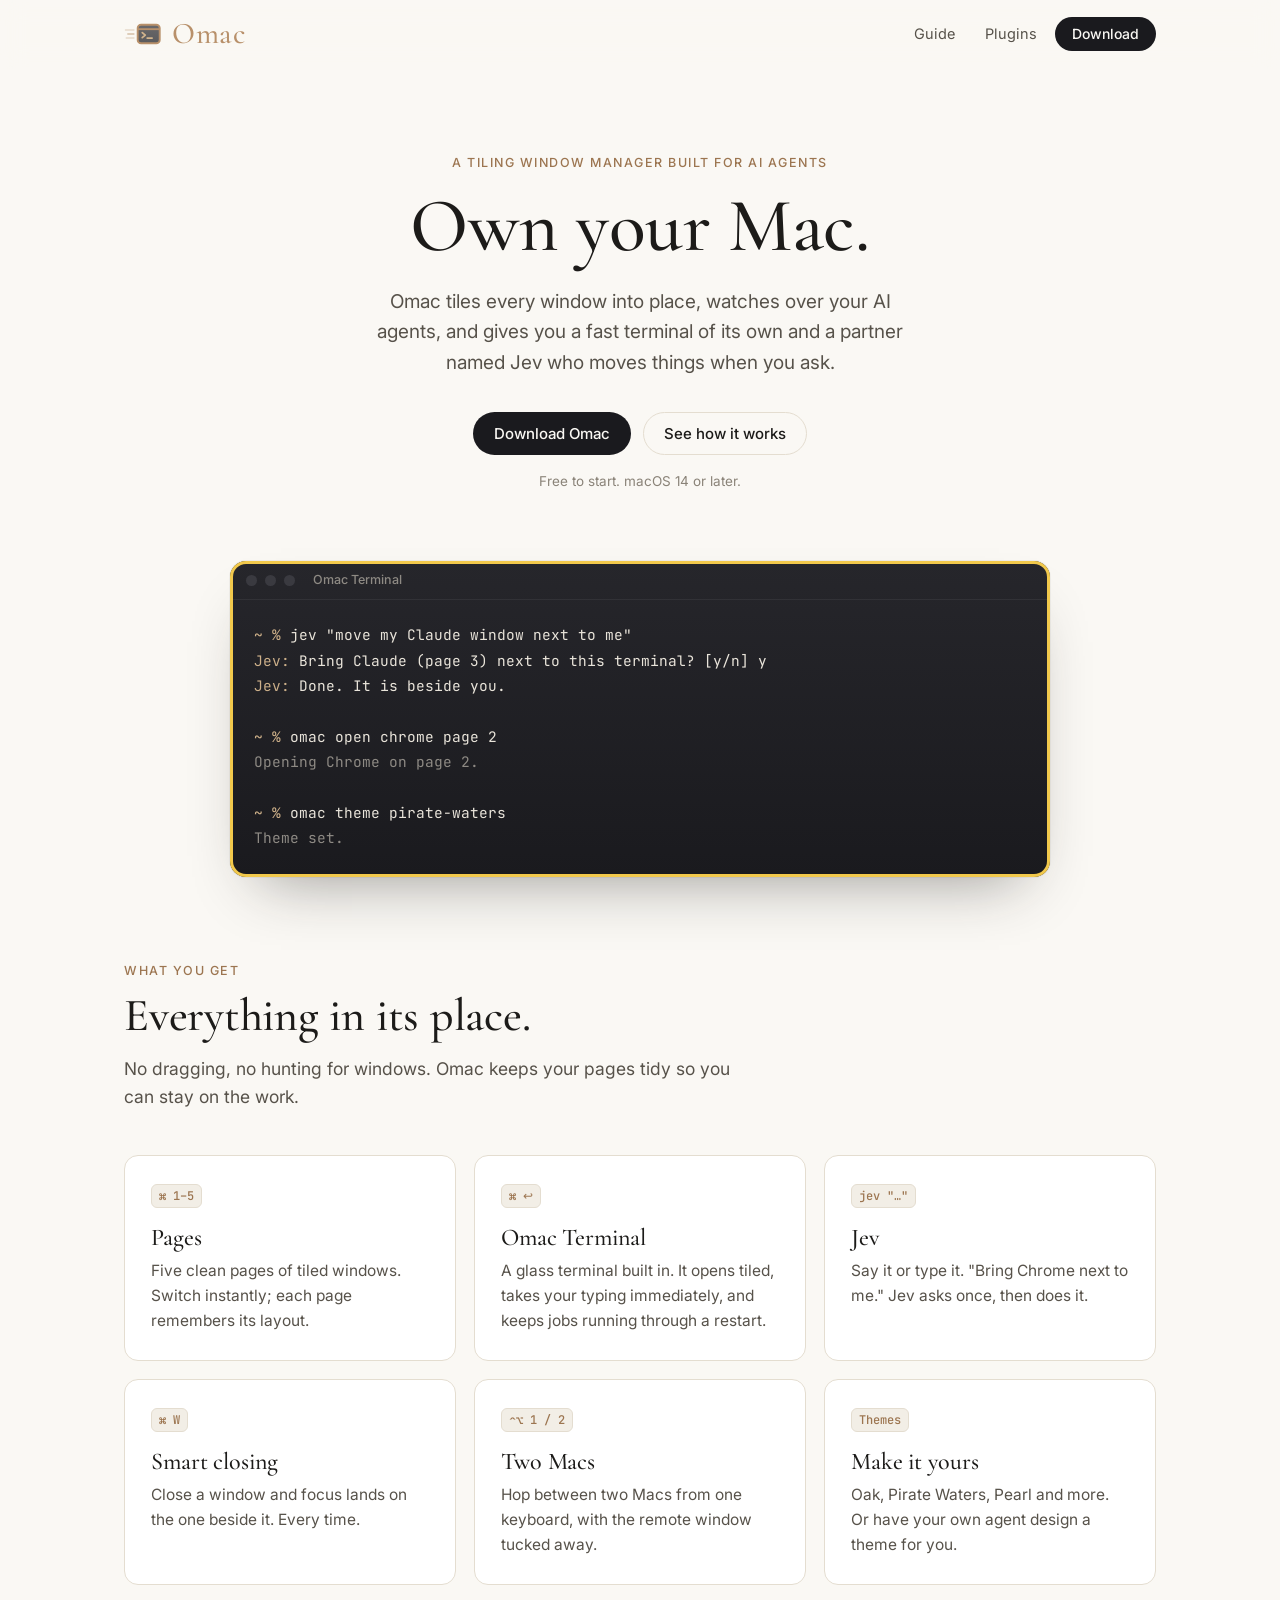
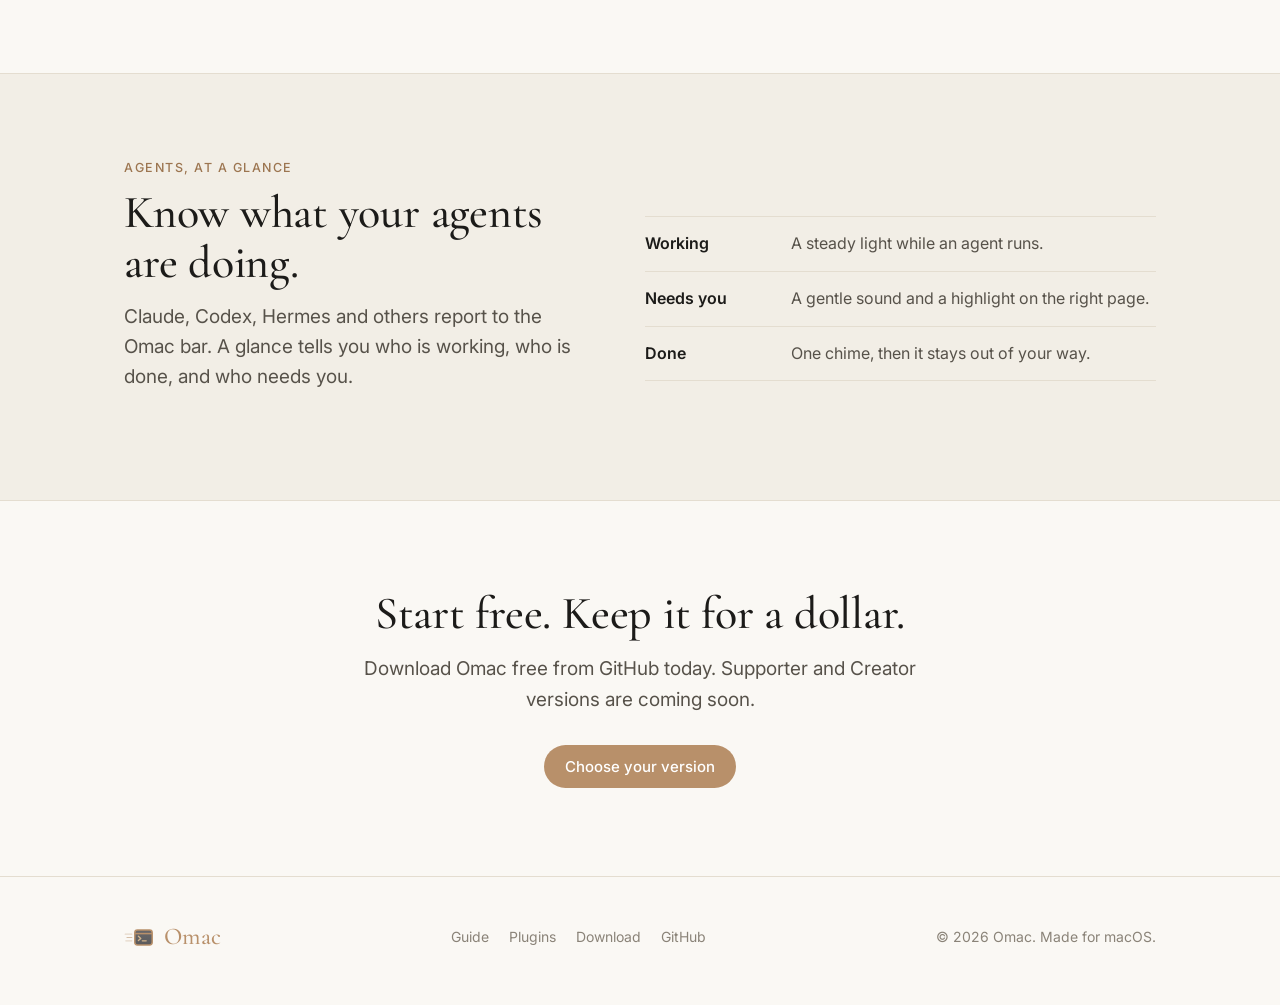
==== index.html @ 680269d8 "Positioning: built for AI agents Co-Authored-By: Claude Opus 5.5 <noreply@anthropic.com>" ====
<!doctype html><html lang="en"><head><meta charset="utf-8"><meta name="viewport" content="width=device-width,initial-scale=1">
<title>Omac — Own your Mac</title><meta name="description" content="Own your Mac. A tiling window manager built for AI agents, with its own terminal and a voice partner, Jev.">
<link rel="icon" href="assets/omac-mark-light.svg"><link rel="stylesheet" href="assets/site.css"></head><body>
<header class="top"><div class="wrap nav">
<a class="brand" href="index.html"><img src="assets/omac-mark-light.svg" alt=""><span>Omac</span></a>
<nav class="links"><a href="guide.html" >Guide</a><a href="plugins.html" >Plugins</a><a class="btn btn-dark" href="download.html">Download</a></nav>
</div></header>
<main>
<div class="wrap hero">
  <div class="eyebrow">A tiling window manager built for AI agents</div>
  <h1 style="margin-top:18px">Own your Mac.</h1>
  <p class="lead">Omac tiles every window into place, watches over your AI agents, and gives you a fast terminal of its own and a partner named Jev who moves things when you ask.</p>
  <div class="actions"><a class="btn btn-dark" href="download.html">Download Omac</a><a class="btn btn-line" href="guide.html">See how it works</a></div>
  <div class="note">Free to start. macOS 14 or later.</div>
</div>
<div class="wrap"><div class="showcase"><div class="term framed"><div class="bar"><span class="dot"></span><span class="dot"></span><span class="dot"></span><span class="title">Omac Terminal</span></div>
<pre><span class="p">~ %</span> jev "move my Claude window next to me"
<span class="j">Jev:</span> Bring Claude (page 3) next to this terminal? [y/n] y
<span class="j">Jev:</span> Done. It is beside you.

<span class="p">~ %</span> omac open chrome page 2
<span class="d">Opening Chrome on page 2.</span>

<span class="p">~ %</span> omac theme pirate-waters
<span class="d">Theme set.</span></pre></div></div></div>

<section><div class="wrap">
  <div class="head"><div class="eyebrow">What you get</div><h2 style="margin-top:14px">Everything in its place.</h2><p>No dragging, no hunting for windows. Omac keeps your pages tidy so you can stay on the work.</p></div>
  <div class="grid">
    <div class="card"><span class="k">⌘ 1–5</span><h3>Pages</h3><p>Five clean pages of tiled windows. Switch instantly; each page remembers its layout.</p></div>
    <div class="card"><span class="k">⌘ ↩</span><h3>Omac Terminal</h3><p>A glass terminal built in. It opens tiled, takes your typing immediately, and keeps jobs running through a restart.</p></div>
    <div class="card"><span class="k">jev "…"</span><h3>Jev</h3><p>Say it or type it. "Bring Chrome next to me." Jev asks once, then does it.</p></div>
    <div class="card"><span class="k">⌘ W</span><h3>Smart closing</h3><p>Close a window and focus lands on the one beside it. Every time.</p></div>
    <div class="card"><span class="k">⌃⌥ 1 / 2</span><h3>Two Macs</h3><p>Hop between two Macs from one keyboard, with the remote window tucked away.</p></div>
    <div class="card"><span class="k">Themes</span><h3>Make it yours</h3><p>Oak, Pirate Waters, Pearl and more. Or have your own agent design a theme for you.</p></div>
  </div>
</div></section>

<section class="alt"><div class="wrap split">
  <div><div class="eyebrow">Agents, at a glance</div><h2 style="margin-top:14px">Know what your agents are doing.</h2>
  <p class="lead" style="margin-top:14px">Claude, Codex, Hermes and others report to the Omac bar. A glance tells you who is working, who is done, and who needs you.</p></div>
  <ul class="list">
    <li><b>Working</b><span>A steady light while an agent runs.</span></li>
    <li><b>Needs you</b><span>A gentle sound and a highlight on the right page.</span></li>
    <li><b>Done</b><span>One chime, then it stays out of your way.</span></li>
  </ul>
</div></section>

<section><div class="wrap" style="text-align:center">
  <h2>Start free. Keep it for a dollar.</h2>
  <p class="lead" style="margin:16px auto 30px">Download Omac free from GitHub today. Supporter and Creator versions are coming soon.</p>
  <a class="btn btn-tan" href="download.html">Choose your version</a>
</div></section>
</main>
<footer><div class="wrap row"><a class="brand" href="index.html"><img src="assets/omac-mark-light.svg" alt=""><span>Omac</span></a><nav><a href="guide.html">Guide</a><a href="plugins.html">Plugins</a><a href="download.html">Download</a><a href="https://github.com/rickndanger-ctrl/omac">GitHub</a></nav><span>© 2026 Omac. Made for macOS.</span></div></footer><script src="assets/site.js"></script></body></html>
---- assets/site.css ----
@import url('https://fonts.googleapis.com/css2?family=Cormorant+Garamond:wght@500;600&family=Inter:wght@400;500;600&family=JetBrains+Mono:wght@400;500&display=swap');

:root {
  --paper: #FAF8F4;
  --paper-2: #F2EEE6;
  --line: #E4DDD0;
  --ink: #1C1B19;
  --ink-2: #57524A;
  --ink-3: #8A8378;
  --tan: #B8906A;
  --tan-2: #9C7550;
  --tan-soft: #D2B48C;
  --smoke: #1A1A1E;
  --smoke-2: #26262B;
  --radius: 14px;
  --serif: 'Cormorant Garamond', Georgia, serif;
  --sans: 'Inter', -apple-system, BlinkMacSystemFont, 'Helvetica Neue', sans-serif;
  --mono: 'JetBrains Mono', ui-monospace, Menlo, monospace;
}

* { box-sizing: border-box; }
html { -webkit-text-size-adjust: 100%; }
body {
  margin: 0; background: var(--paper); color: var(--ink);
  font: 400 16px/1.6 var(--sans); -webkit-font-smoothing: antialiased;
}
a { color: inherit; text-decoration: none; }
img { max-width: 100%; display: block; }

.wrap { max-width: 1080px; margin: 0 auto; padding: 0 24px; }

/* Header */
header.top { position: sticky; top: 0; z-index: 10; background: rgba(250,248,244,.86); backdrop-filter: saturate(1.4) blur(12px); -webkit-backdrop-filter: saturate(1.4) blur(12px); border-bottom: 1px solid transparent; }
header.top.scrolled { border-bottom-color: var(--line); }
.nav { display: flex; align-items: center; justify-content: space-between; height: 68px; }
.brand { display: flex; align-items: center; gap: 10px; }
.brand img { width: 38px; height: auto; }
.brand span { font: 500 30px/1 var(--serif); letter-spacing: .02em; color: var(--tan); }
.links { display: flex; gap: 6px; align-items: center; }
.links a { font-size: 14.5px; color: var(--ink-2); padding: 8px 12px; border-radius: 999px; transition: color .15s, background .15s; }
.links a:hover { color: var(--ink); background: var(--paper-2); }
.links a.current { color: var(--ink); }
.links a.btn { color: var(--paper); }

/* Buttons */
.btn { display: inline-flex; align-items: center; gap: 8px; font: 500 15px/1 var(--sans); padding: 13px 20px; border-radius: 999px; border: 1px solid transparent; transition: background .15s, border-color .15s, transform .15s; cursor: pointer; }
.btn:active { transform: translateY(1px); }
.btn-dark { background: var(--smoke); color: var(--paper) !important; }
.btn-dark:hover { background: #000; }
.btn-tan { background: var(--tan); color: #fff !important; }
.btn-tan:hover { background: var(--tan-2); }
.btn-line { border-color: var(--line); color: var(--ink) !important; background: transparent; }
.btn-line:hover { border-color: var(--ink-3); }
.links .btn { padding: 9px 16px; font-size: 14px; }

/* Type */
.eyebrow { font: 500 12.5px/1 var(--sans); letter-spacing: .12em; text-transform: uppercase; color: var(--tan-2); }
h1, h2, h3 { font-family: var(--serif); font-weight: 500; letter-spacing: -.005em; margin: 0; }
h1 { font-size: clamp(44px, 7vw, 76px); line-height: 1.02; }
h2 { font-size: clamp(32px, 4.4vw, 46px); line-height: 1.08; }
h3 { font-size: 26px; line-height: 1.15; }
p.lead { font-size: 19px; color: var(--ink-2); max-width: 560px; }
.muted { color: var(--ink-3); }

/* Hero */
.hero { padding: 88px 0 56px; text-align: center; }
.hero .lead { margin: 22px auto 34px; }
.hero .actions { display: flex; gap: 12px; justify-content: center; flex-wrap: wrap; }
.hero .note { margin-top: 16px; font-size: 13.5px; color: var(--ink-3); }

/* Terminal */
.term { background: linear-gradient(180deg, var(--smoke-2), var(--smoke)); border-radius: 16px; box-shadow: 0 30px 60px -30px rgba(28,27,25,.45), 0 0 0 1px rgba(0,0,0,.04); overflow: hidden; text-align: left; }
.term .bar { display: flex; align-items: center; gap: 8px; padding: 13px 16px; border-bottom: 1px solid rgba(255,255,255,.06); }
.term .dot { width: 11px; height: 11px; border-radius: 50%; background: #3A3A40; }
.term .title { margin-left: 10px; font: 500 12.5px/1 var(--sans); color: #8E8A84; }
.term pre { margin: 0; padding: 22px 24px 26px; font: 400 14.5px/1.75 var(--mono); color: #E9E4DA; white-space: pre-wrap; word-break: break-word; }
.term .p { color: var(--tan-soft); }
.term .j { color: #CDB08A; }
.term .d { color: #8E8A84; }
.term.framed { outline: 3px solid #F2C94C; outline-offset: -3px; }
.showcase { max-width: 820px; margin: 12px auto 0; }

/* Sections */
section { padding: 88px 0; }
section.alt { background: var(--paper-2); border-top: 1px solid var(--line); border-bottom: 1px solid var(--line); }
.head { max-width: 640px; margin-bottom: 44px; }
.head p { color: var(--ink-2); font-size: 17.5px; margin: 14px 0 0; }
.grid { display: grid; gap: 18px; grid-template-columns: repeat(3, 1fr); }
.card { background: #fff; border: 1px solid var(--line); border-radius: var(--radius); padding: 26px; }
.card h3 { font-size: 24px; margin-bottom: 8px; }
.card p { margin: 0; color: var(--ink-2); font-size: 15.5px; }
.card .k { font: 500 12px/1 var(--mono); color: var(--tan-2); background: var(--paper-2); border: 1px solid var(--line); border-radius: 6px; padding: 5px 7px; display: inline-block; margin-bottom: 16px; }

.split { display: grid; grid-template-columns: 1fr 1.1fr; gap: 56px; align-items: center; }
.list { list-style: none; padding: 0; margin: 24px 0 0; }
.list li { padding: 14px 0; border-top: 1px solid var(--line); display: flex; gap: 14px; }
.list li:last-child { border-bottom: 1px solid var(--line); }
.list b { font-weight: 600; min-width: 132px; }
.list span { color: var(--ink-2); }
kbd { font: 500 12.5px/1 var(--mono); background: #fff; border: 1px solid var(--line); border-bottom-width: 2px; border-radius: 6px; padding: 4px 7px; }

/* Pricing */
.tiers { display: grid; grid-template-columns: repeat(3, 1fr); gap: 18px; align-items: stretch; }
.tier { min-width: 0; background: #fff; border: 1px solid var(--line); border-radius: 18px; padding: 30px 28px; display: flex; flex-direction: column; }
.tier.featured { border-color: var(--tan); box-shadow: 0 0 0 1px var(--tan); }
.tier .name { font: 600 13px/1 var(--sans); letter-spacing: .1em; text-transform: uppercase; color: var(--ink-3); }
.tier .price { font: 500 56px/1 var(--serif); margin: 18px 0 4px; }
.tier .price small { font: 400 15px var(--sans); color: var(--ink-3); margin-left: 4px; }
.tier .desc { color: var(--ink-2); font-size: 15px; margin: 8px 0 22px; min-height: 48px; }
.tier ul { list-style: none; padding: 0; margin: 0 0 26px; flex: 1; }
.tier li { font-size: 15px; padding: 8px 0 8px 26px; position: relative; color: var(--ink); }
.tier li::before { content: ''; position: absolute; left: 2px; top: 15px; width: 12px; height: 7px; border-left: 2px solid var(--tan); border-bottom: 2px solid var(--tan); transform: rotate(-45deg); }
.tier li.no { color: var(--ink-3); }
.tier li.no::before { border: 0; height: 2px; width: 10px; background: var(--line); top: 19px; transform: none; }
.tier .btn { justify-content: center; width: 100%; }
.badge { align-self: flex-start; font: 600 11.5px/1 var(--sans); letter-spacing: .08em; text-transform: uppercase; color: var(--tan-2); background: #F6EEE3; border-radius: 999px; padding: 6px 10px; margin-bottom: 14px; }

.cmd { display: flex; align-items: center; gap: 10px; background: var(--smoke); color: #E9E4DA; border-radius: 10px; padding: 12px 12px 12px 16px; font: 400 13px/1.4 var(--mono); margin: 0 0 14px; }
.cmd code { flex: 1; min-width: 0; overflow-x: auto; white-space: nowrap; scrollbar-width: none; }
.cmd button { font: 500 12px var(--sans); background: #34343A; color: #E9E4DA; border: 0; border-radius: 7px; padding: 7px 10px; cursor: pointer; }
.cmd button:hover { background: #45454C; }

/* Steps */
.steps { counter-reset: s; display: grid; gap: 14px; }
.step { display: grid; grid-template-columns: 44px 1fr; gap: 18px; background: #fff; border: 1px solid var(--line); border-radius: var(--radius); padding: 22px 24px; }
.step::before { counter-increment: s; content: counter(s); font: 500 26px/1 var(--serif); color: var(--tan); }
.step h3 { font-size: 23px; margin-bottom: 4px; }
.step p { margin: 0; color: var(--ink-2); }

/* FAQ */
details { border-top: 1px solid var(--line); padding: 18px 0; }
details:last-of-type { border-bottom: 1px solid var(--line); }
summary { cursor: pointer; font-weight: 500; list-style: none; display: flex; justify-content: space-between; }
summary::after { content: '+'; color: var(--ink-3); font-size: 20px; line-height: 1; }
details[open] summary::after { content: '–'; }
details p { color: var(--ink-2); margin: 10px 0 0; }

/* Footer */
footer { padding: 48px 0 56px; border-top: 1px solid var(--line); font-size: 14px; color: var(--ink-3); }
footer .row { display: flex; justify-content: space-between; align-items: center; gap: 20px; flex-wrap: wrap; }
footer .brand span { font-size: 24px; }
footer .brand img { width: 30px; }
footer nav { display: flex; gap: 20px; }
footer nav a:hover { color: var(--ink); }

@media (max-width: 860px) {
  .grid, .tiers { grid-template-columns: 1fr; }
  .split { grid-template-columns: 1fr; gap: 32px; }
  .links a:not(.btn) { display: none; }
  .hero { padding-top: 56px; }
  section { padding: 64px 0; }
  .list li { flex-direction: column; gap: 2px; }
}
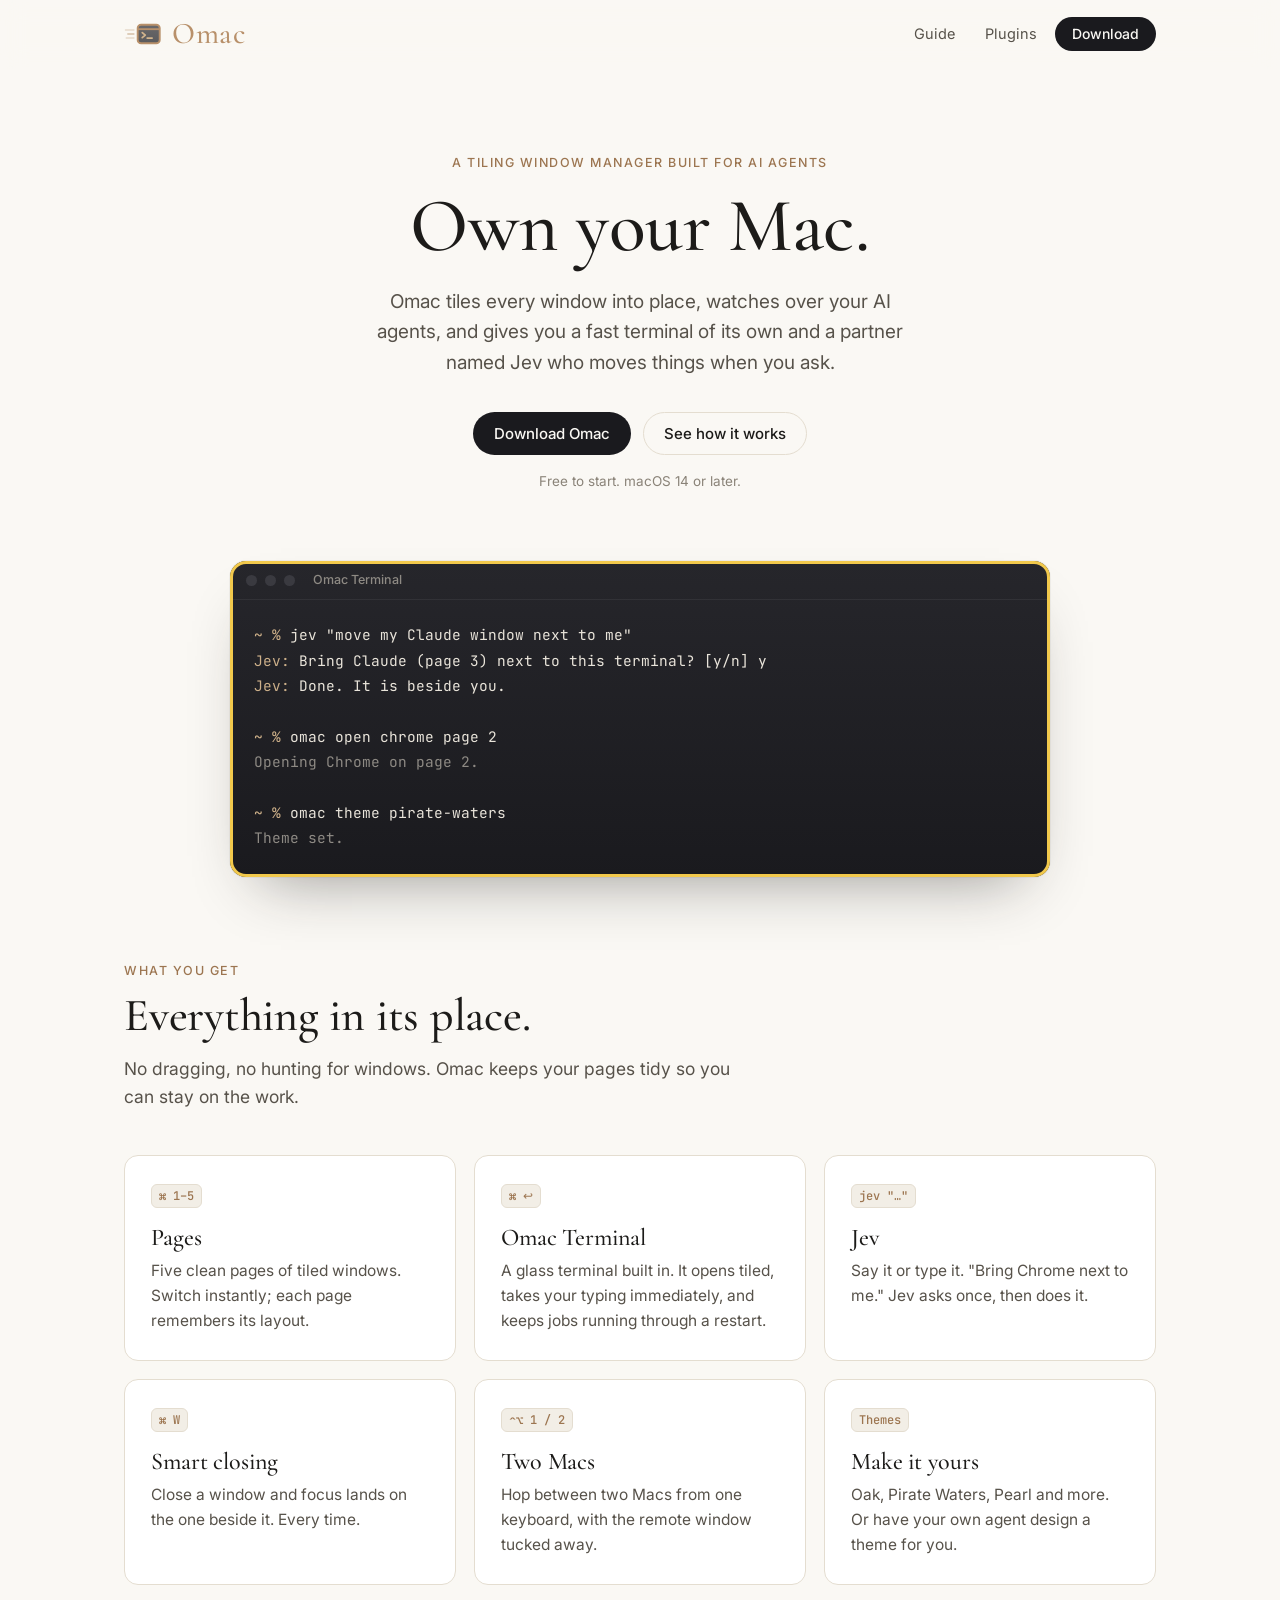
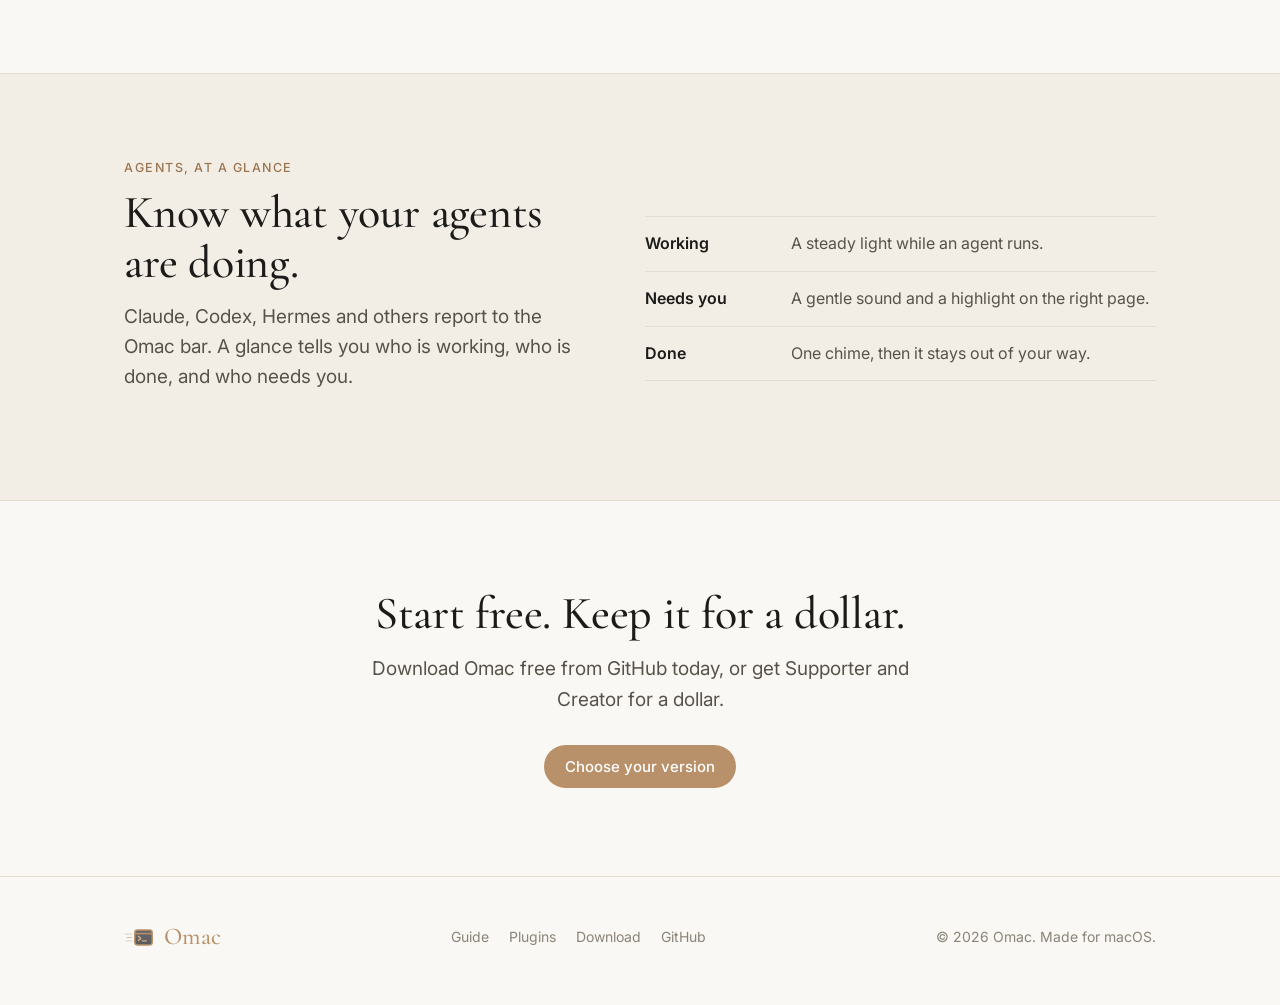
==== commit a4035ea4: "Site: turn on Supporter and Creator purchases Co-Authored-By: Claude Sonnet 5.5 <noreply@anthropic.c" ====
--- a/index.html
+++ b/index.html
@@ -48,7 +48,7 @@
 
 <section><div class="wrap" style="text-align:center">
   <h2>Start free. Keep it for a dollar.</h2>
-  <p class="lead" style="margin:16px auto 30px">Download Omac free from GitHub today. Supporter and Creator versions are coming soon.</p>
+  <p class="lead" style="margin:16px auto 30px">Download Omac free from GitHub today, or get Supporter and Creator for a dollar.</p>
   <a class="btn btn-tan" href="download.html">Choose your version</a>
 </div></section>
 </main>
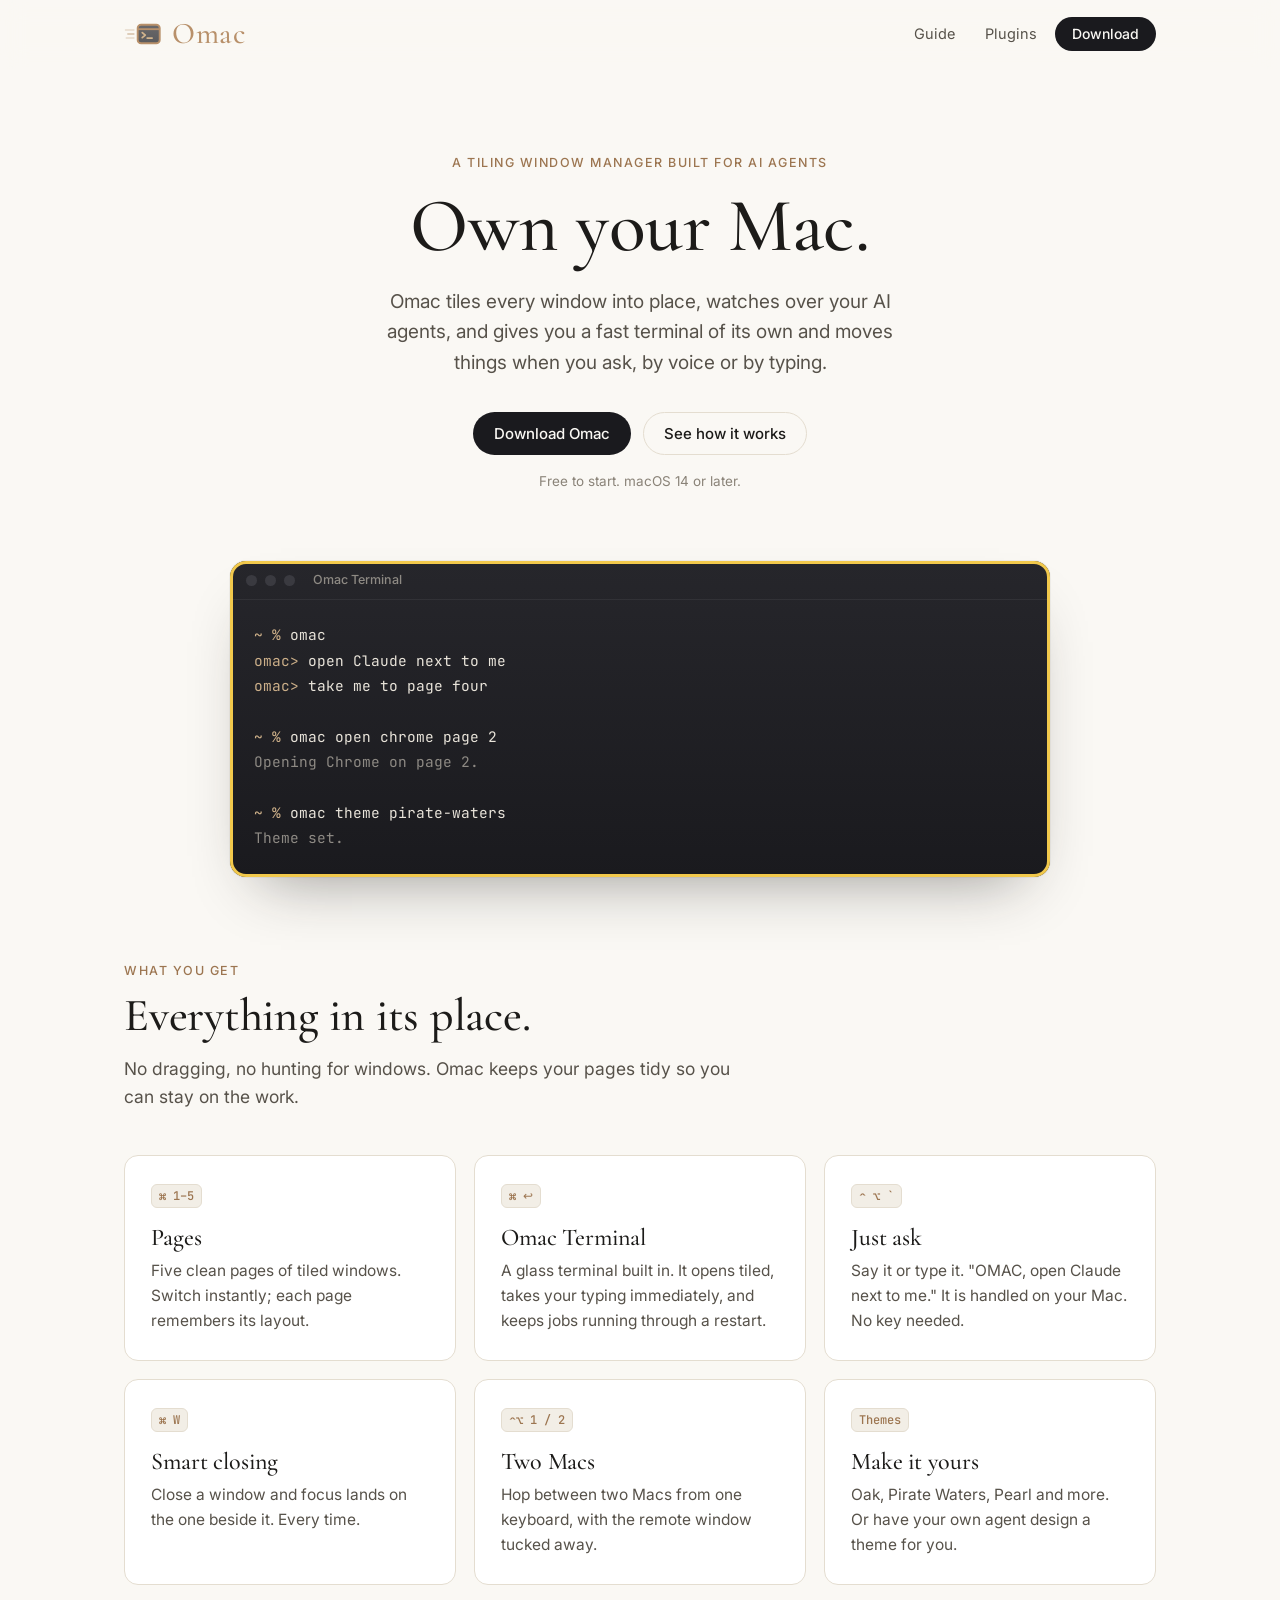
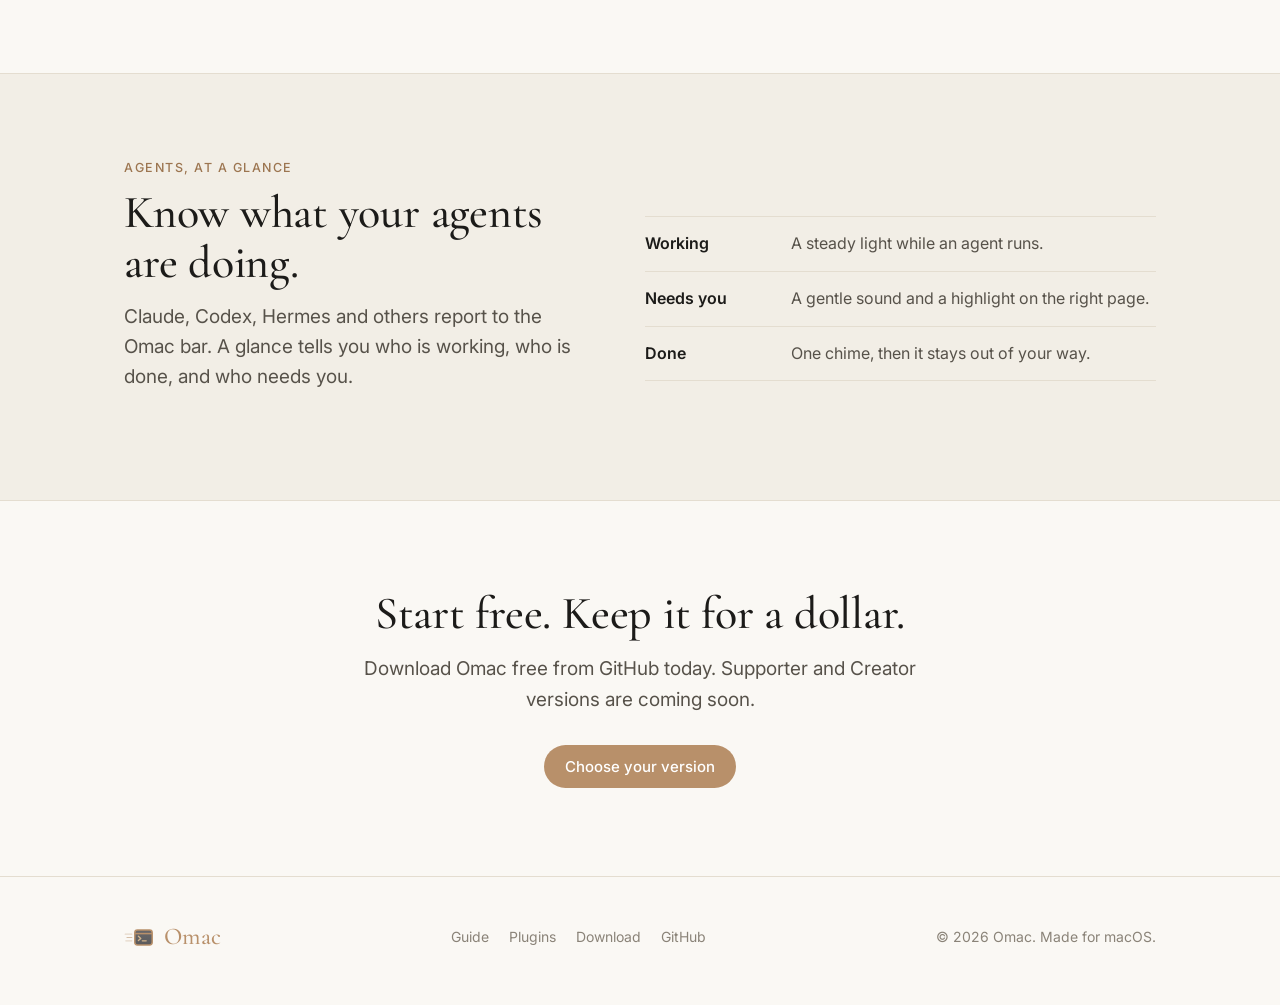
==== commit 89ab5929: "Site: voice and typed commands run on your Mac; remove Jev wording Matches Beta 28 RC61, where windo" ====
--- a/index.html
+++ b/index.html
@@ -1,5 +1,5 @@
 <!doctype html><html lang="en"><head><meta charset="utf-8"><meta name="viewport" content="width=device-width,initial-scale=1">
-<title>Omac — Own your Mac</title><meta name="description" content="Own your Mac. A tiling window manager built for AI agents, with its own terminal and a voice partner, Jev.">
+<title>Omac — Own your Mac</title><meta name="description" content="Own your Mac. A tiling window manager built for AI agents, with its own terminal and voice and typed commands that run on your Mac.">
 <link rel="icon" href="assets/omac-mark-light.svg"><link rel="stylesheet" href="assets/site.css"></head><body>
 <header class="top"><div class="wrap nav">
 <a class="brand" href="index.html"><img src="assets/omac-mark-light.svg" alt=""><span>Omac</span></a>
@@ -9,14 +9,14 @@
 <div class="wrap hero">
   <div class="eyebrow">A tiling window manager built for AI agents</div>
   <h1 style="margin-top:18px">Own your Mac.</h1>
-  <p class="lead">Omac tiles every window into place, watches over your AI agents, and gives you a fast terminal of its own and a partner named Jev who moves things when you ask.</p>
+  <p class="lead">Omac tiles every window into place, watches over your AI agents, and gives you a fast terminal of its own and moves things when you ask, by voice or by typing.</p>
   <div class="actions"><a class="btn btn-dark" href="download.html">Download Omac</a><a class="btn btn-line" href="guide.html">See how it works</a></div>
   <div class="note">Free to start. macOS 14 or later.</div>
 </div>
 <div class="wrap"><div class="showcase"><div class="term framed"><div class="bar"><span class="dot"></span><span class="dot"></span><span class="dot"></span><span class="title">Omac Terminal</span></div>
-<pre><span class="p">~ %</span> jev "move my Claude window next to me"
-<span class="j">Jev:</span> Bring Claude (page 3) next to this terminal? [y/n] y
-<span class="j">Jev:</span> Done. It is beside you.
+<pre><span class="p">~ %</span> omac
+<span class="j">omac&gt;</span> open Claude next to me
+<span class="j">omac&gt;</span> take me to page four
 
 <span class="p">~ %</span> omac open chrome page 2
 <span class="d">Opening Chrome on page 2.</span>
@@ -29,7 +29,7 @@
   <div class="grid">
     <div class="card"><span class="k">⌘ 1–5</span><h3>Pages</h3><p>Five clean pages of tiled windows. Switch instantly; each page remembers its layout.</p></div>
     <div class="card"><span class="k">⌘ ↩</span><h3>Omac Terminal</h3><p>A glass terminal built in. It opens tiled, takes your typing immediately, and keeps jobs running through a restart.</p></div>
-    <div class="card"><span class="k">jev "…"</span><h3>Jev</h3><p>Say it or type it. "Bring Chrome next to me." Jev asks once, then does it.</p></div>
+    <div class="card"><span class="k">⌃ ⌥ `</span><h3>Just ask</h3><p>Say it or type it. "OMAC, open Claude next to me." It is handled on your Mac. No key needed.</p></div>
     <div class="card"><span class="k">⌘ W</span><h3>Smart closing</h3><p>Close a window and focus lands on the one beside it. Every time.</p></div>
     <div class="card"><span class="k">⌃⌥ 1 / 2</span><h3>Two Macs</h3><p>Hop between two Macs from one keyboard, with the remote window tucked away.</p></div>
     <div class="card"><span class="k">Themes</span><h3>Make it yours</h3><p>Oak, Pirate Waters, Pearl and more. Or have your own agent design a theme for you.</p></div>
@@ -48,7 +48,7 @@
 
 <section><div class="wrap" style="text-align:center">
   <h2>Start free. Keep it for a dollar.</h2>
-  <p class="lead" style="margin:16px auto 30px">Download Omac free from GitHub today, or get Supporter and Creator for a dollar.</p>
+  <p class="lead" style="margin:16px auto 30px">Download Omac free from GitHub today. Supporter and Creator versions are coming soon.</p>
   <a class="btn btn-tan" href="download.html">Choose your version</a>
 </div></section>
 </main>
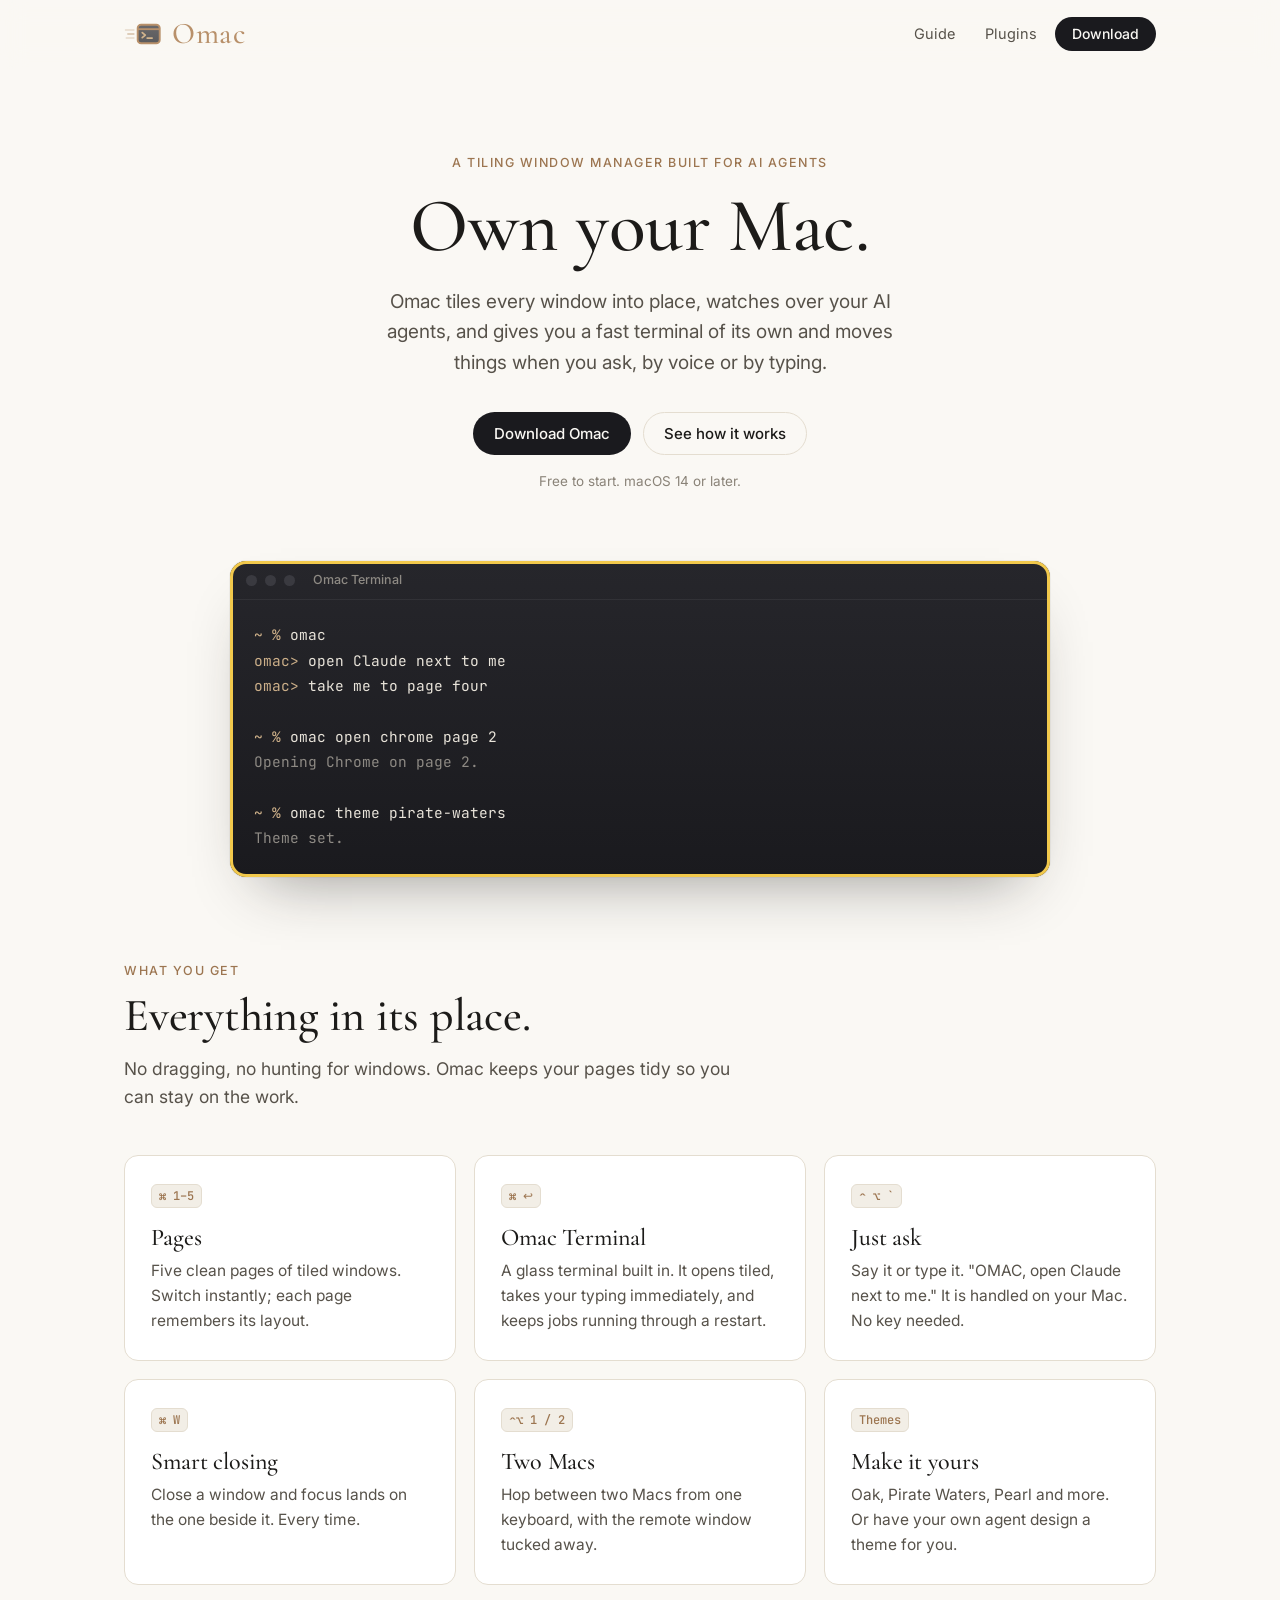
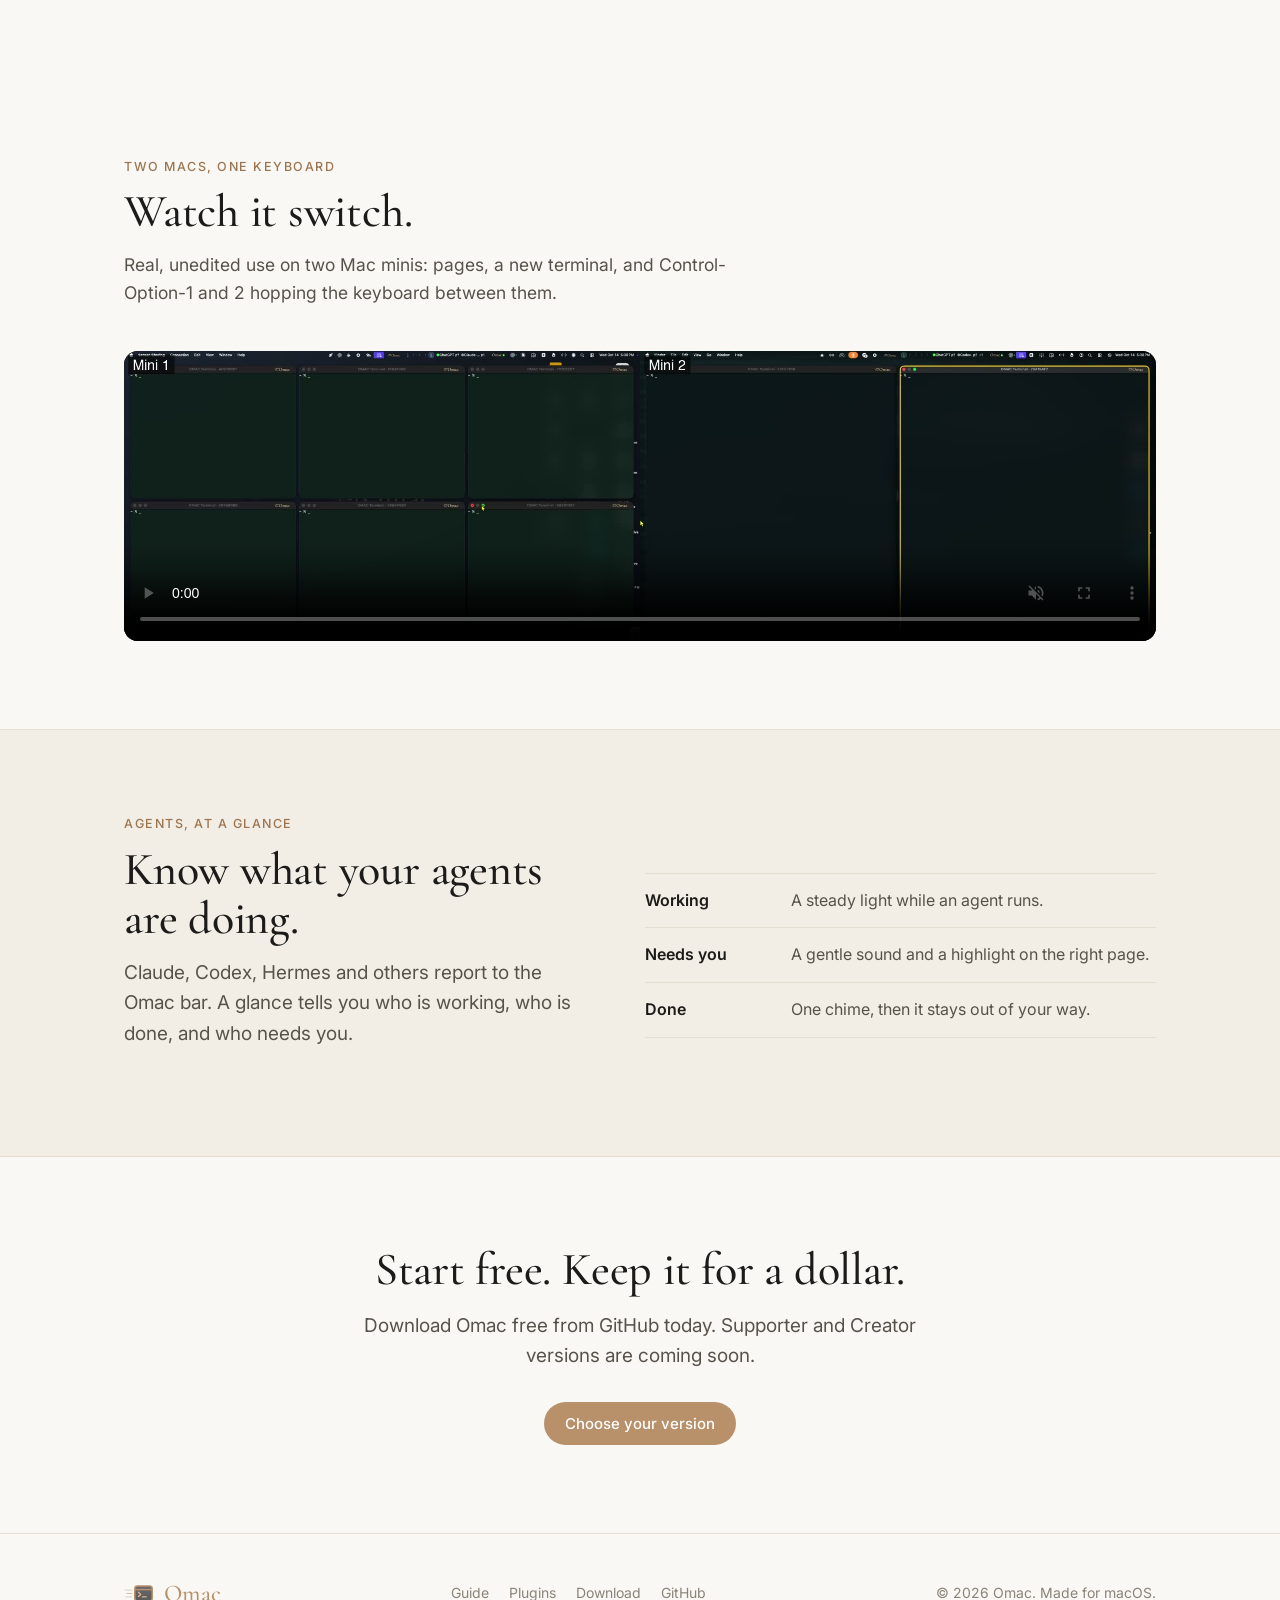
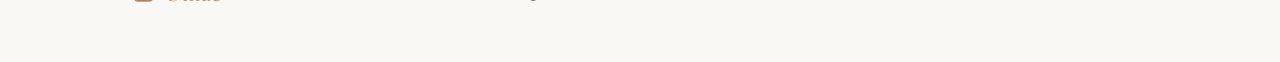
==== commit 1503600d: "Home: two-Mac clip Co-Authored-By: Claude Opus 5.5 <noreply@anthropic.com>" ====
--- a/index.html
+++ b/index.html
@@ -36,6 +36,11 @@
   </div>
 </div></section>
 
+<section><div class="wrap">
+  <div class="head"><div class="eyebrow">Two Macs, one keyboard</div><h2 style="margin-top:14px">Watch it switch.</h2><p>Real, unedited use on two Mac minis: pages, a new terminal, and Control-Option-1 and 2 hopping the keyboard between them.</p></div>
+  <video class="framed" src="two-macs.mp4" poster="two-macs-poster.jpg" controls muted playsinline preload="metadata" style="display:block;width:100%;height:auto;border-radius:14px;background:#0b0f0e"></video>
+</div></section>
+
 <section class="alt"><div class="wrap split">
   <div><div class="eyebrow">Agents, at a glance</div><h2 style="margin-top:14px">Know what your agents are doing.</h2>
   <p class="lead" style="margin-top:14px">Claude, Codex, Hermes and others report to the Omac bar. A glance tells you who is working, who is done, and who needs you.</p></div>
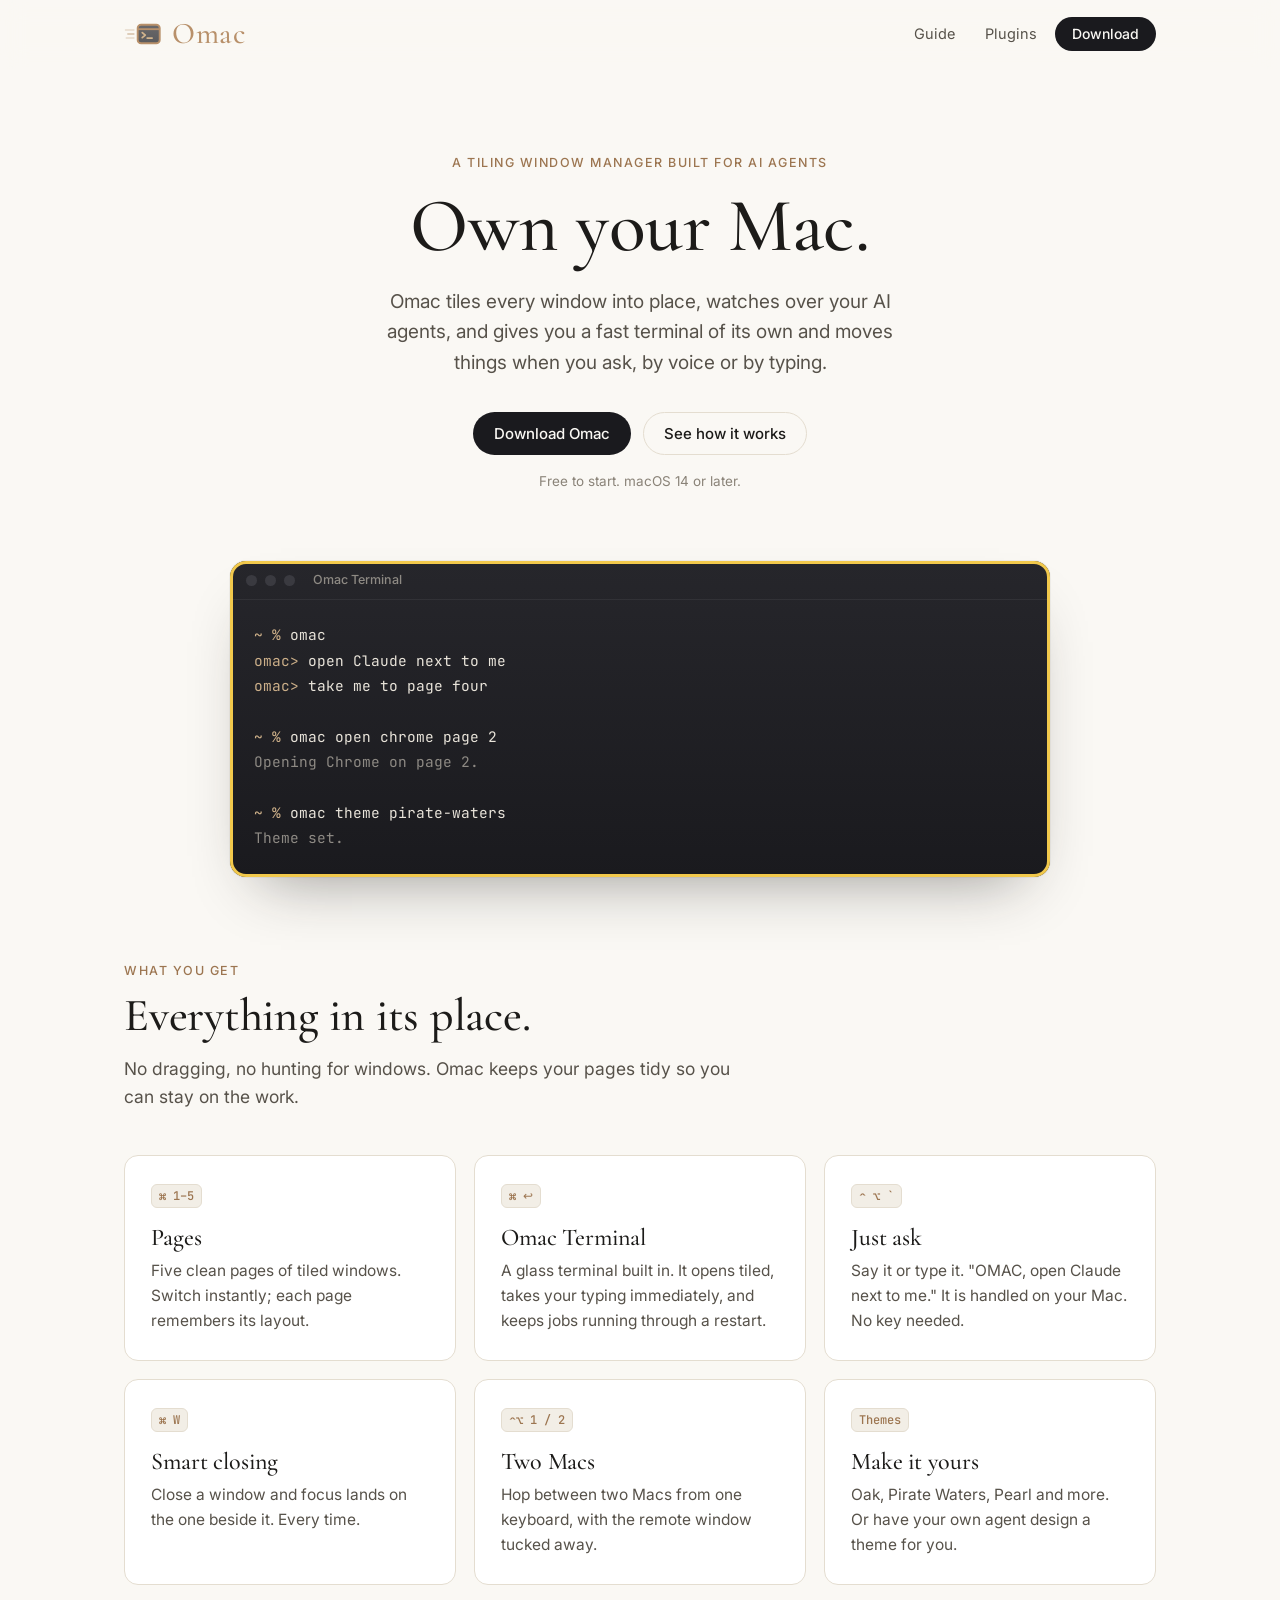
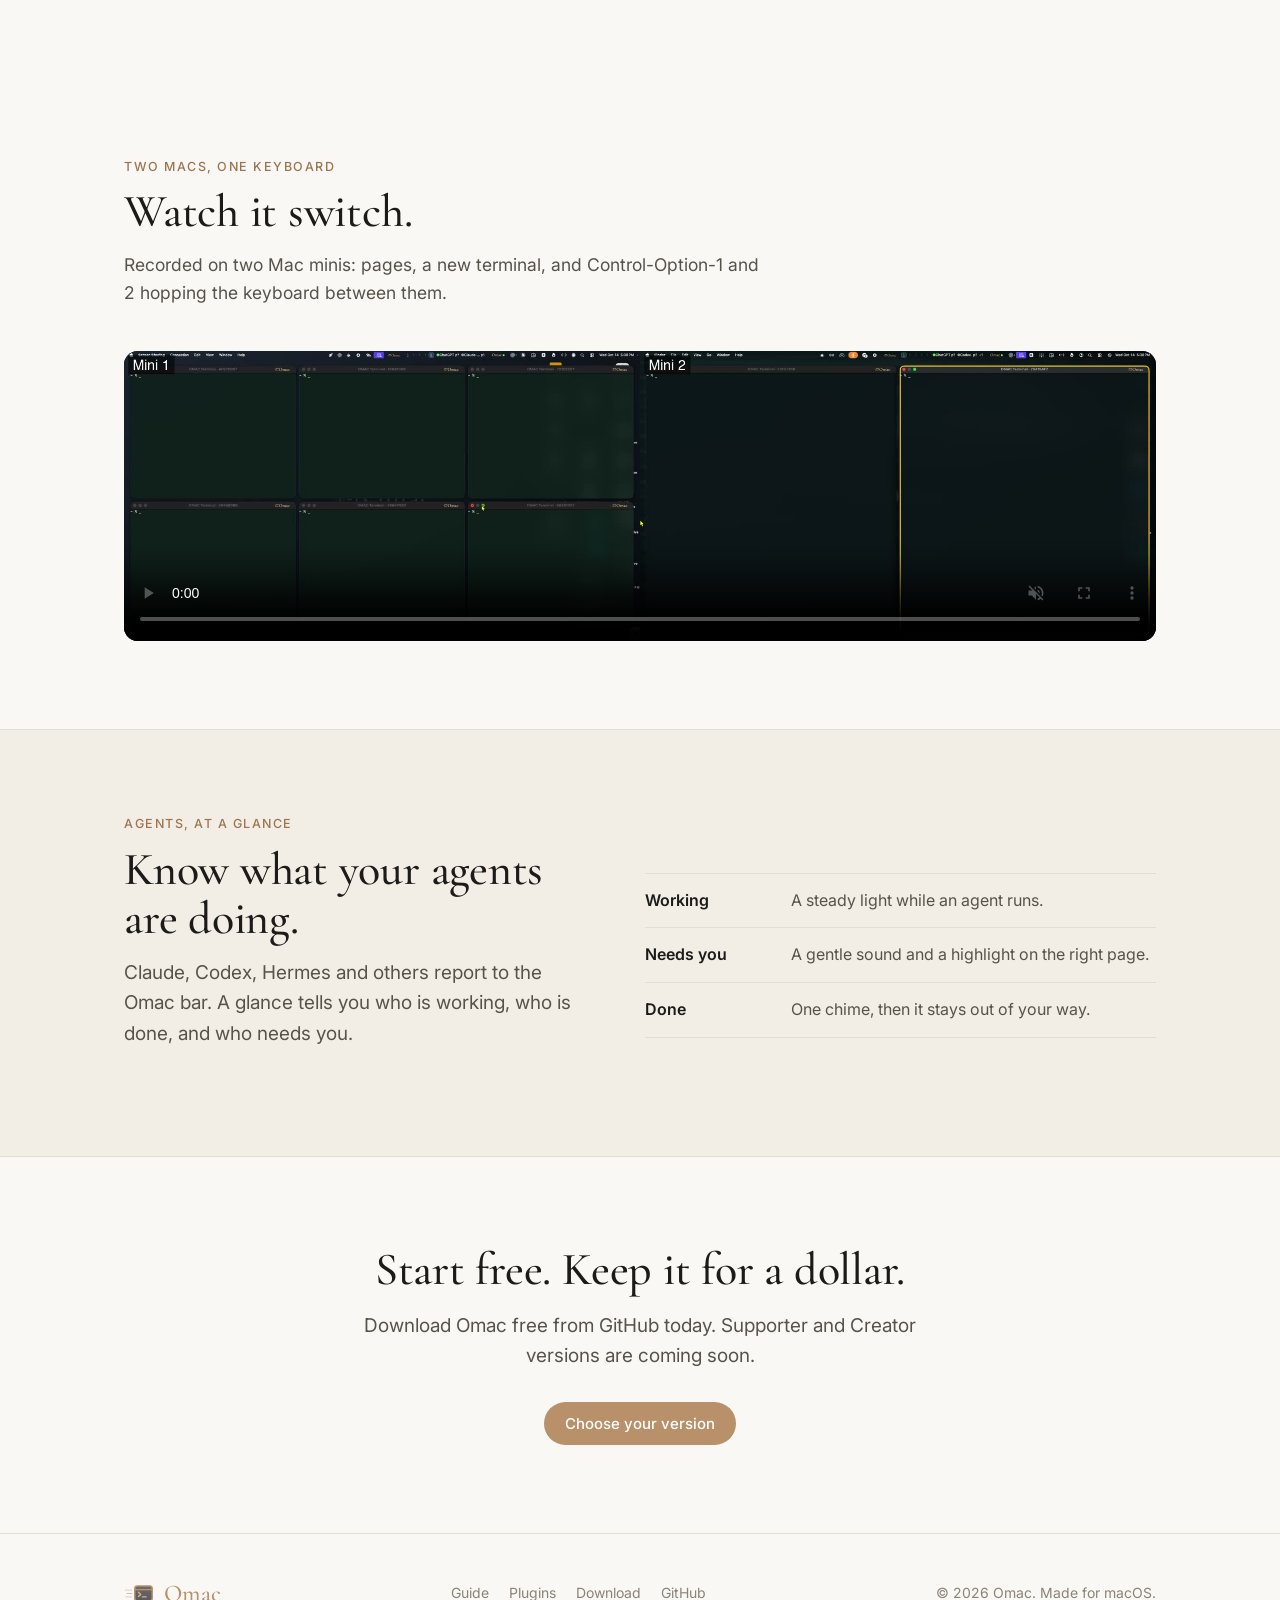
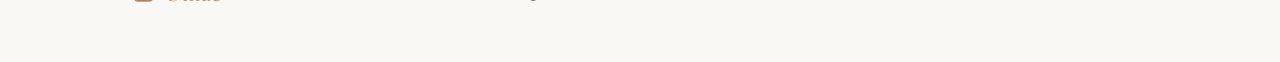
==== commit 3d8c498b: "Home: accurate clip caption Co-Authored-By: Claude Opus 5.5 <noreply@anthropic.com>" ====
--- a/index.html
+++ b/index.html
@@ -37,7 +37,7 @@
 </div></section>
 
 <section><div class="wrap">
-  <div class="head"><div class="eyebrow">Two Macs, one keyboard</div><h2 style="margin-top:14px">Watch it switch.</h2><p>Real, unedited use on two Mac minis: pages, a new terminal, and Control-Option-1 and 2 hopping the keyboard between them.</p></div>
+  <div class="head"><div class="eyebrow">Two Macs, one keyboard</div><h2 style="margin-top:14px">Watch it switch.</h2><p>Recorded on two Mac minis: pages, a new terminal, and Control-Option-1 and 2 hopping the keyboard between them.</p></div>
   <video class="framed" src="two-macs.mp4" poster="two-macs-poster.jpg" controls muted playsinline preload="metadata" style="display:block;width:100%;height:auto;border-radius:14px;background:#0b0f0e"></video>
 </div></section>
 
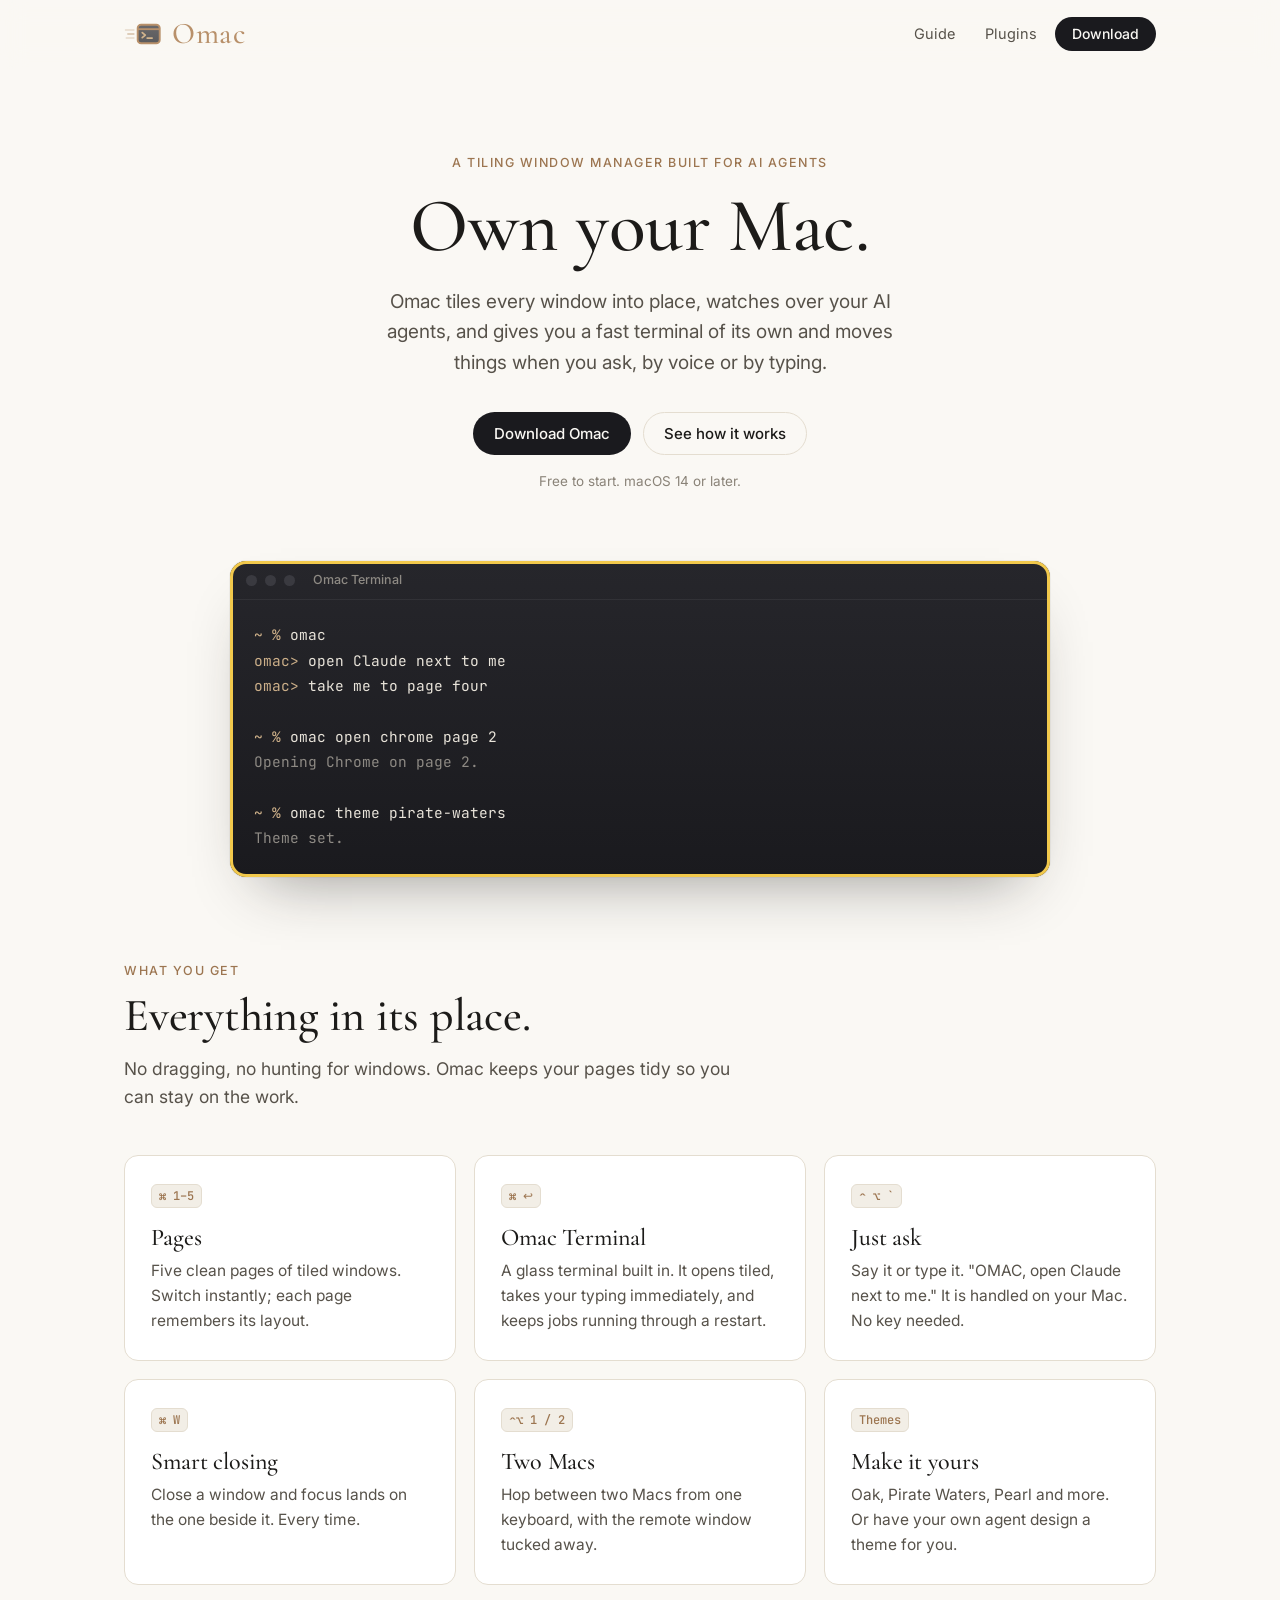
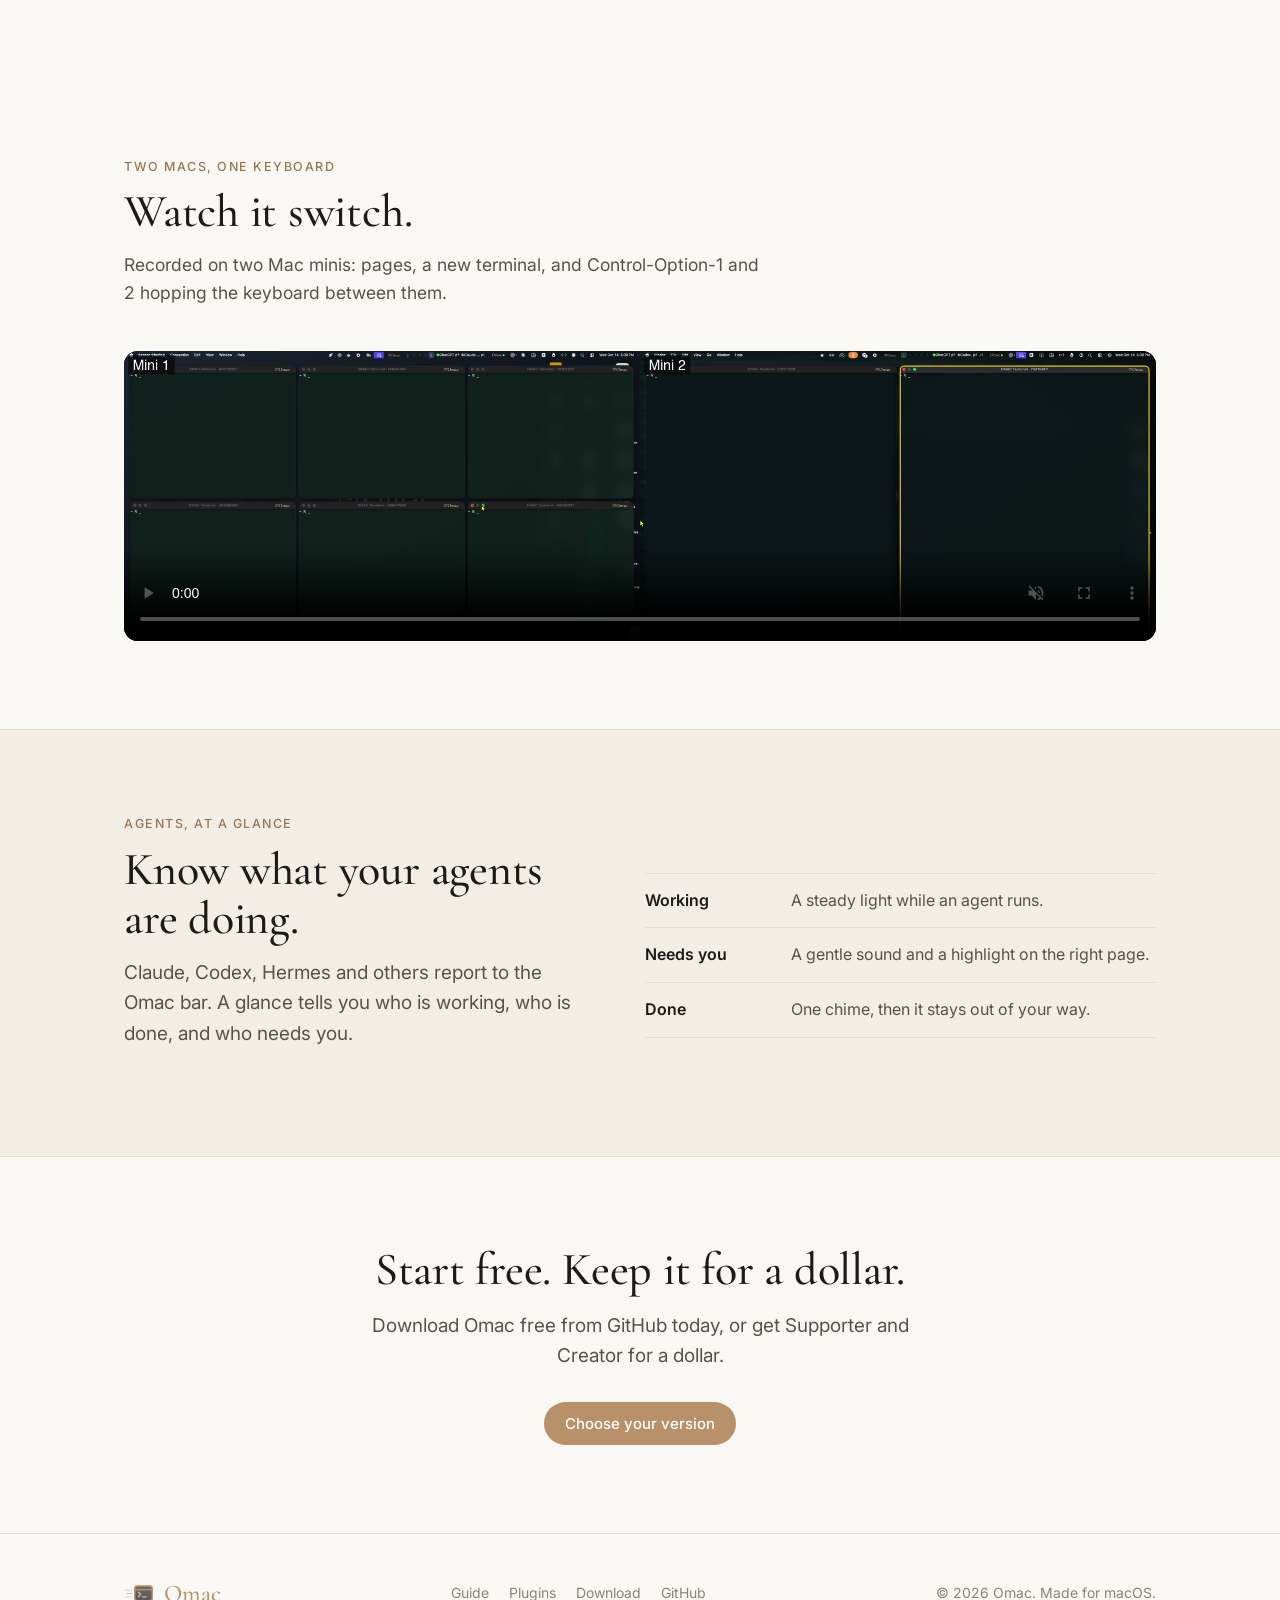
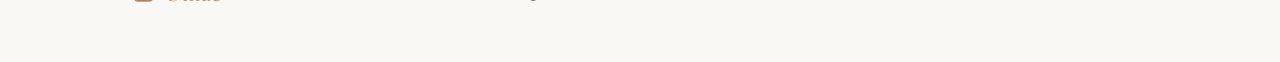
==== commit 8886a65f: "Merge a4035ea488a69414c6e01ee9391fb5e9527192a1 into 3d8c498b42051fcc462c318343e381093b97fdf7" ====
--- a/index.html
+++ b/index.html
@@ -53,7 +53,7 @@
 
 <section><div class="wrap" style="text-align:center">
   <h2>Start free. Keep it for a dollar.</h2>
-  <p class="lead" style="margin:16px auto 30px">Download Omac free from GitHub today. Supporter and Creator versions are coming soon.</p>
+  <p class="lead" style="margin:16px auto 30px">Download Omac free from GitHub today, or get Supporter and Creator for a dollar.</p>
   <a class="btn btn-tan" href="download.html">Choose your version</a>
 </div></section>
 </main>
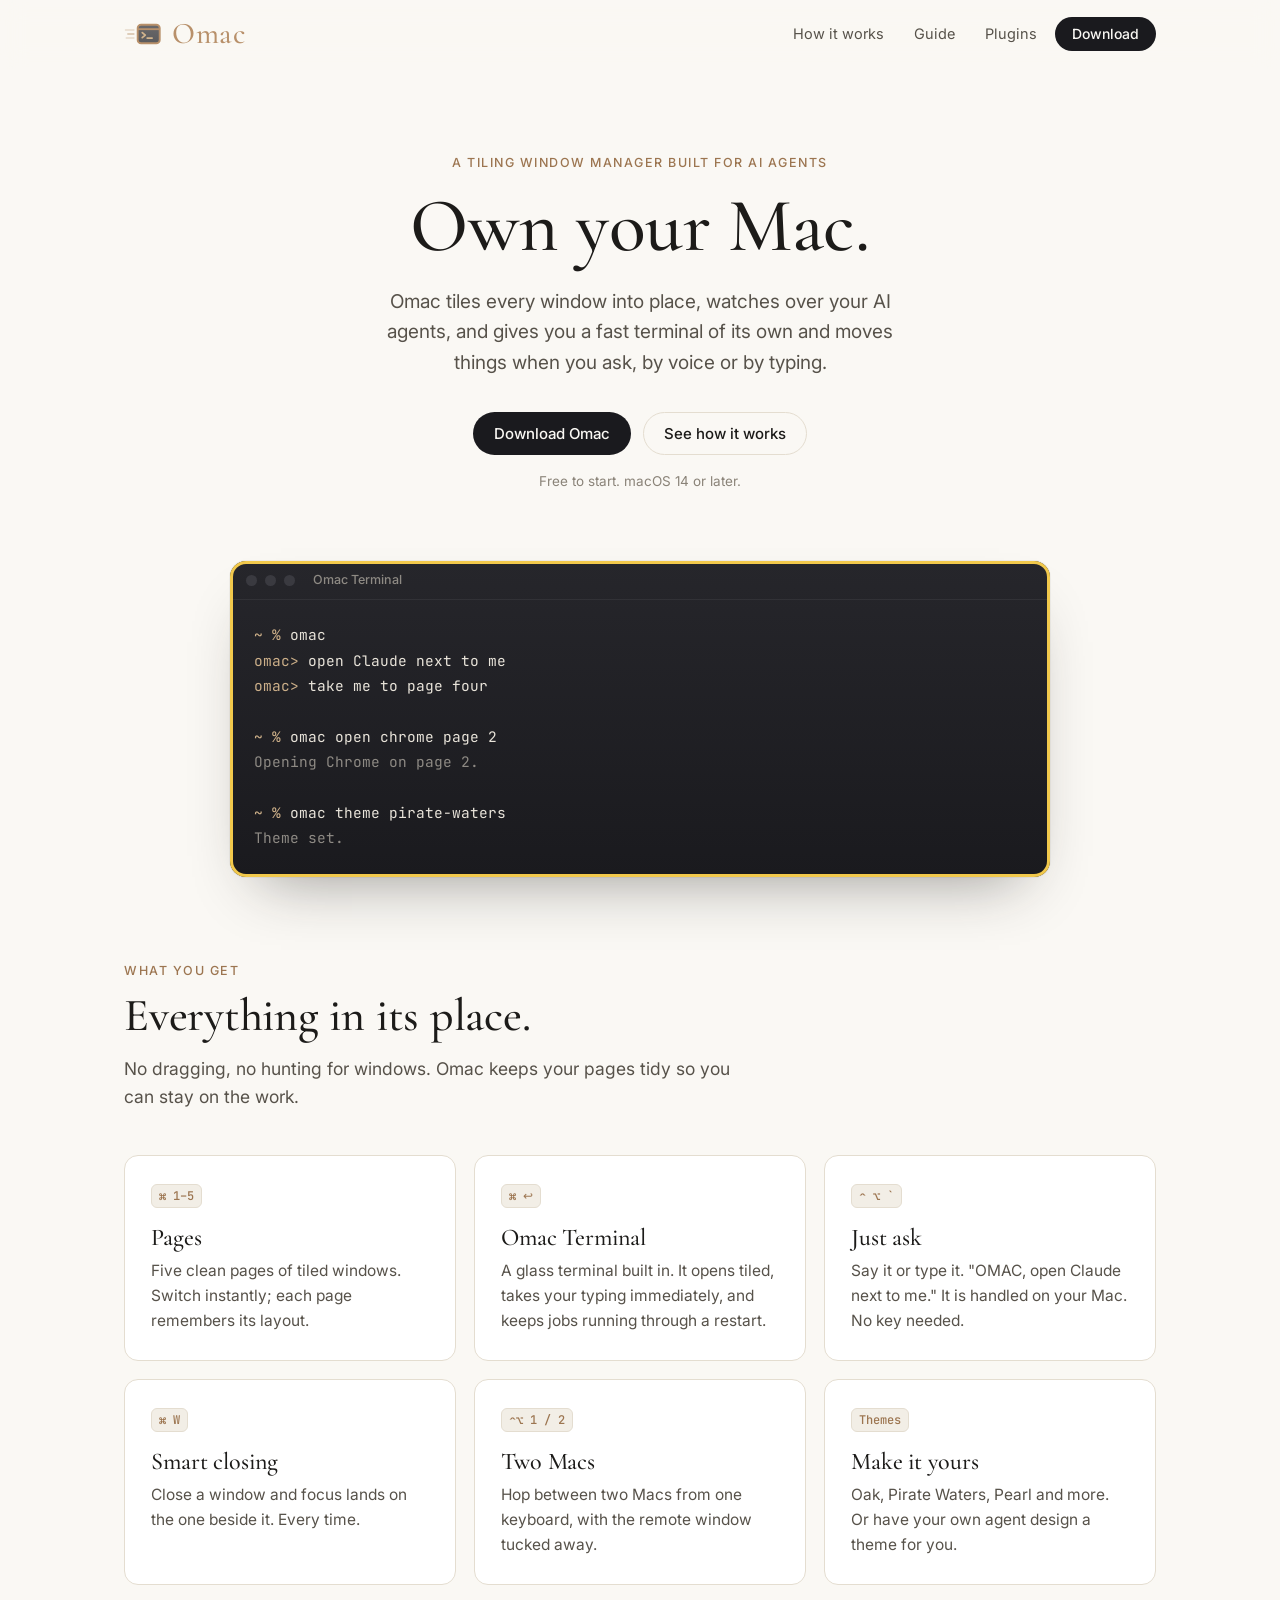
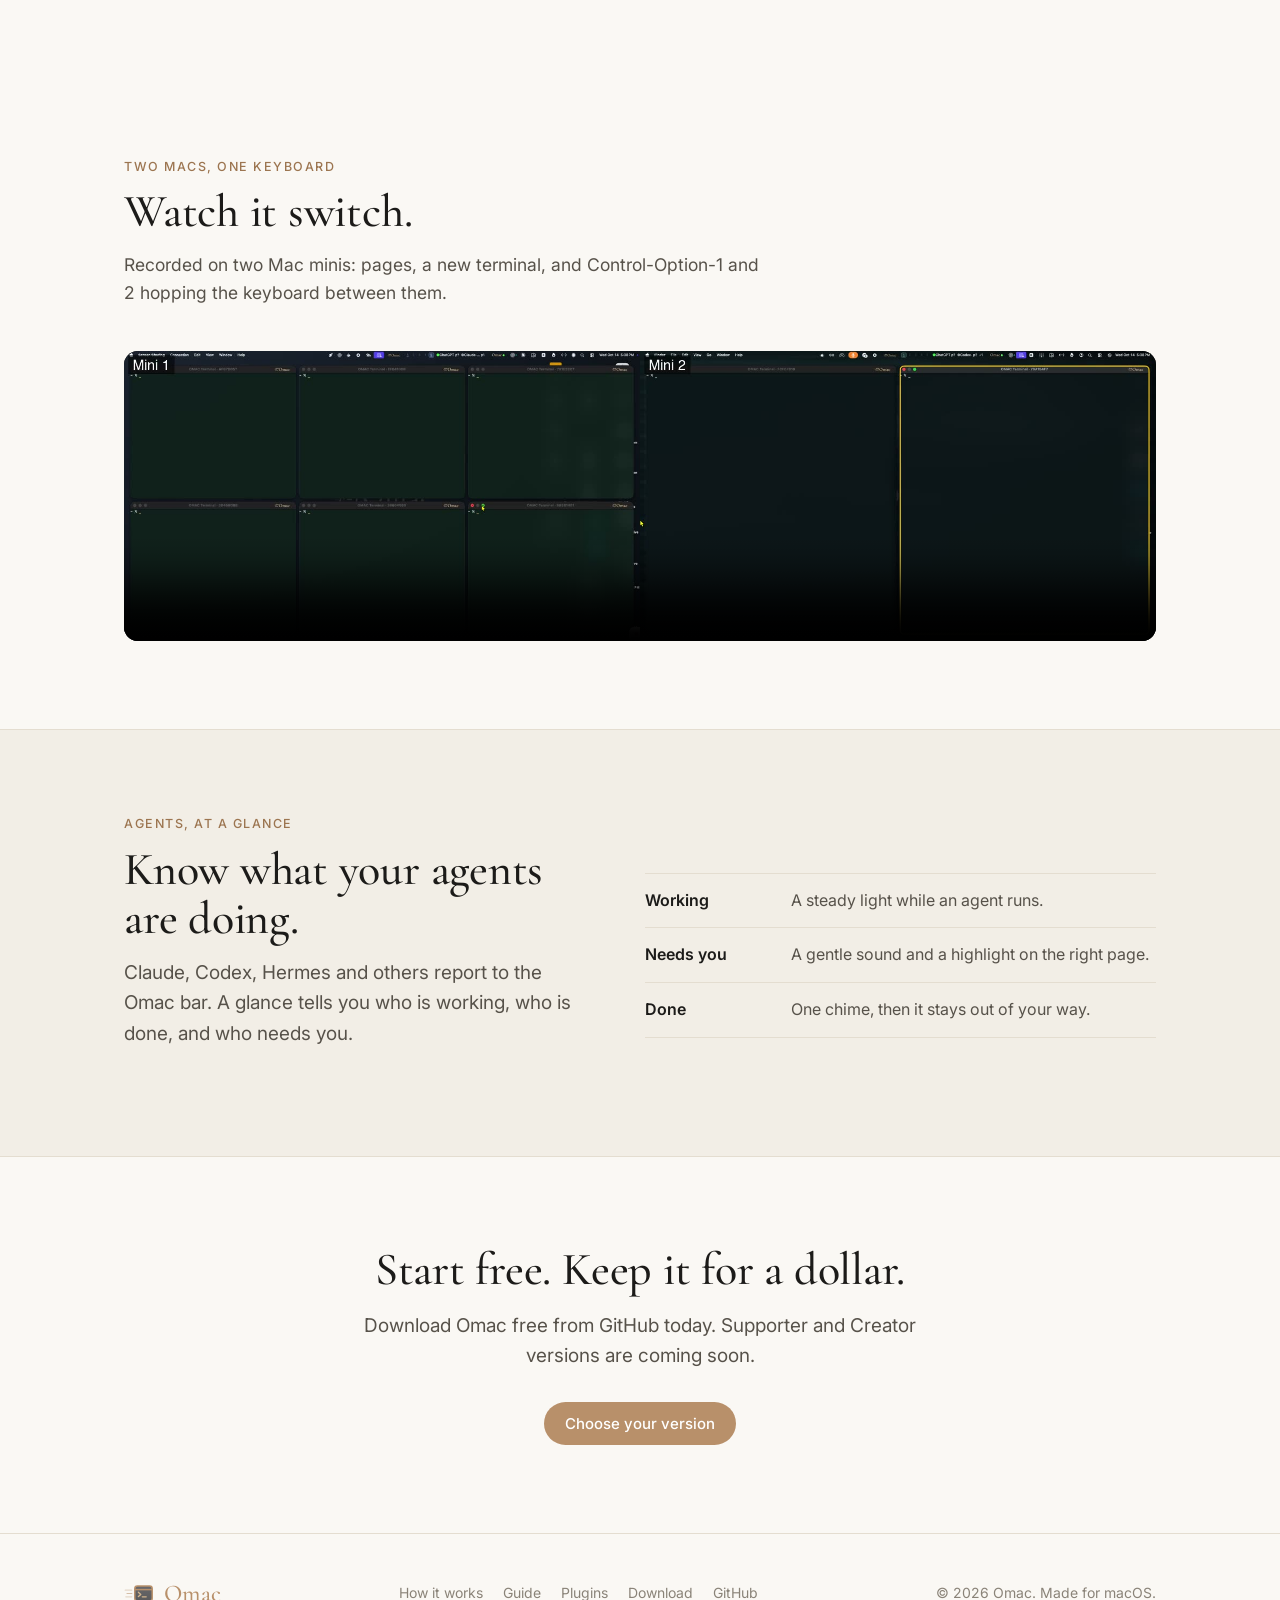
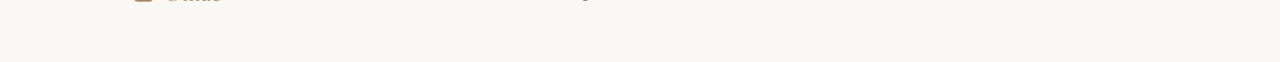
==== commit 91eab506: "How it works page (no ghost windows, two Macs, on your Mac, release testing); linked from every page" ====
--- a/index.html
+++ b/index.html
@@ -3,14 +3,14 @@
 <link rel="icon" href="assets/omac-mark-light.svg"><link rel="stylesheet" href="assets/site.css"></head><body>
 <header class="top"><div class="wrap nav">
 <a class="brand" href="index.html"><img src="assets/omac-mark-light.svg" alt=""><span>Omac</span></a>
-<nav class="links"><a href="guide.html" >Guide</a><a href="plugins.html" >Plugins</a><a class="btn btn-dark" href="download.html">Download</a></nav>
+<nav class="links"><a href="how.html" >How it works</a><a href="guide.html" >Guide</a><a href="plugins.html" >Plugins</a><a class="btn btn-dark" href="download.html">Download</a></nav>
 </div></header>
 <main>
 <div class="wrap hero">
   <div class="eyebrow">A tiling window manager built for AI agents</div>
   <h1 style="margin-top:18px">Own your Mac.</h1>
   <p class="lead">Omac tiles every window into place, watches over your AI agents, and gives you a fast terminal of its own and moves things when you ask, by voice or by typing.</p>
-  <div class="actions"><a class="btn btn-dark" href="download.html">Download Omac</a><a class="btn btn-line" href="guide.html">See how it works</a></div>
+  <div class="actions"><a class="btn btn-dark" href="download.html">Download Omac</a><a class="btn btn-line" href="how.html">See how it works</a></div>
   <div class="note">Free to start. macOS 14 or later.</div>
 </div>
 <div class="wrap"><div class="showcase"><div class="term framed"><div class="bar"><span class="dot"></span><span class="dot"></span><span class="dot"></span><span class="title">Omac Terminal</span></div>
@@ -53,8 +53,8 @@
 
 <section><div class="wrap" style="text-align:center">
   <h2>Start free. Keep it for a dollar.</h2>
-  <p class="lead" style="margin:16px auto 30px">Download Omac free from GitHub today, or get Supporter and Creator for a dollar.</p>
+  <p class="lead" style="margin:16px auto 30px">Download Omac free from GitHub today. Supporter and Creator versions are coming soon.</p>
   <a class="btn btn-tan" href="download.html">Choose your version</a>
 </div></section>
 </main>
-<footer><div class="wrap row"><a class="brand" href="index.html"><img src="assets/omac-mark-light.svg" alt=""><span>Omac</span></a><nav><a href="guide.html">Guide</a><a href="plugins.html">Plugins</a><a href="download.html">Download</a><a href="https://github.com/rickndanger-ctrl/omac">GitHub</a></nav><span>© 2026 Omac. Made for macOS.</span></div></footer><script src="assets/site.js"></script></body></html>
+<footer><div class="wrap row"><a class="brand" href="index.html"><img src="assets/omac-mark-light.svg" alt=""><span>Omac</span></a><nav><a href="how.html">How it works</a><a href="guide.html">Guide</a><a href="plugins.html">Plugins</a><a href="download.html">Download</a><a href="https://github.com/rickndanger-ctrl/omac">GitHub</a></nav><span>© 2026 Omac. Made for macOS.</span></div></footer><script src="assets/site.js"></script></body></html>
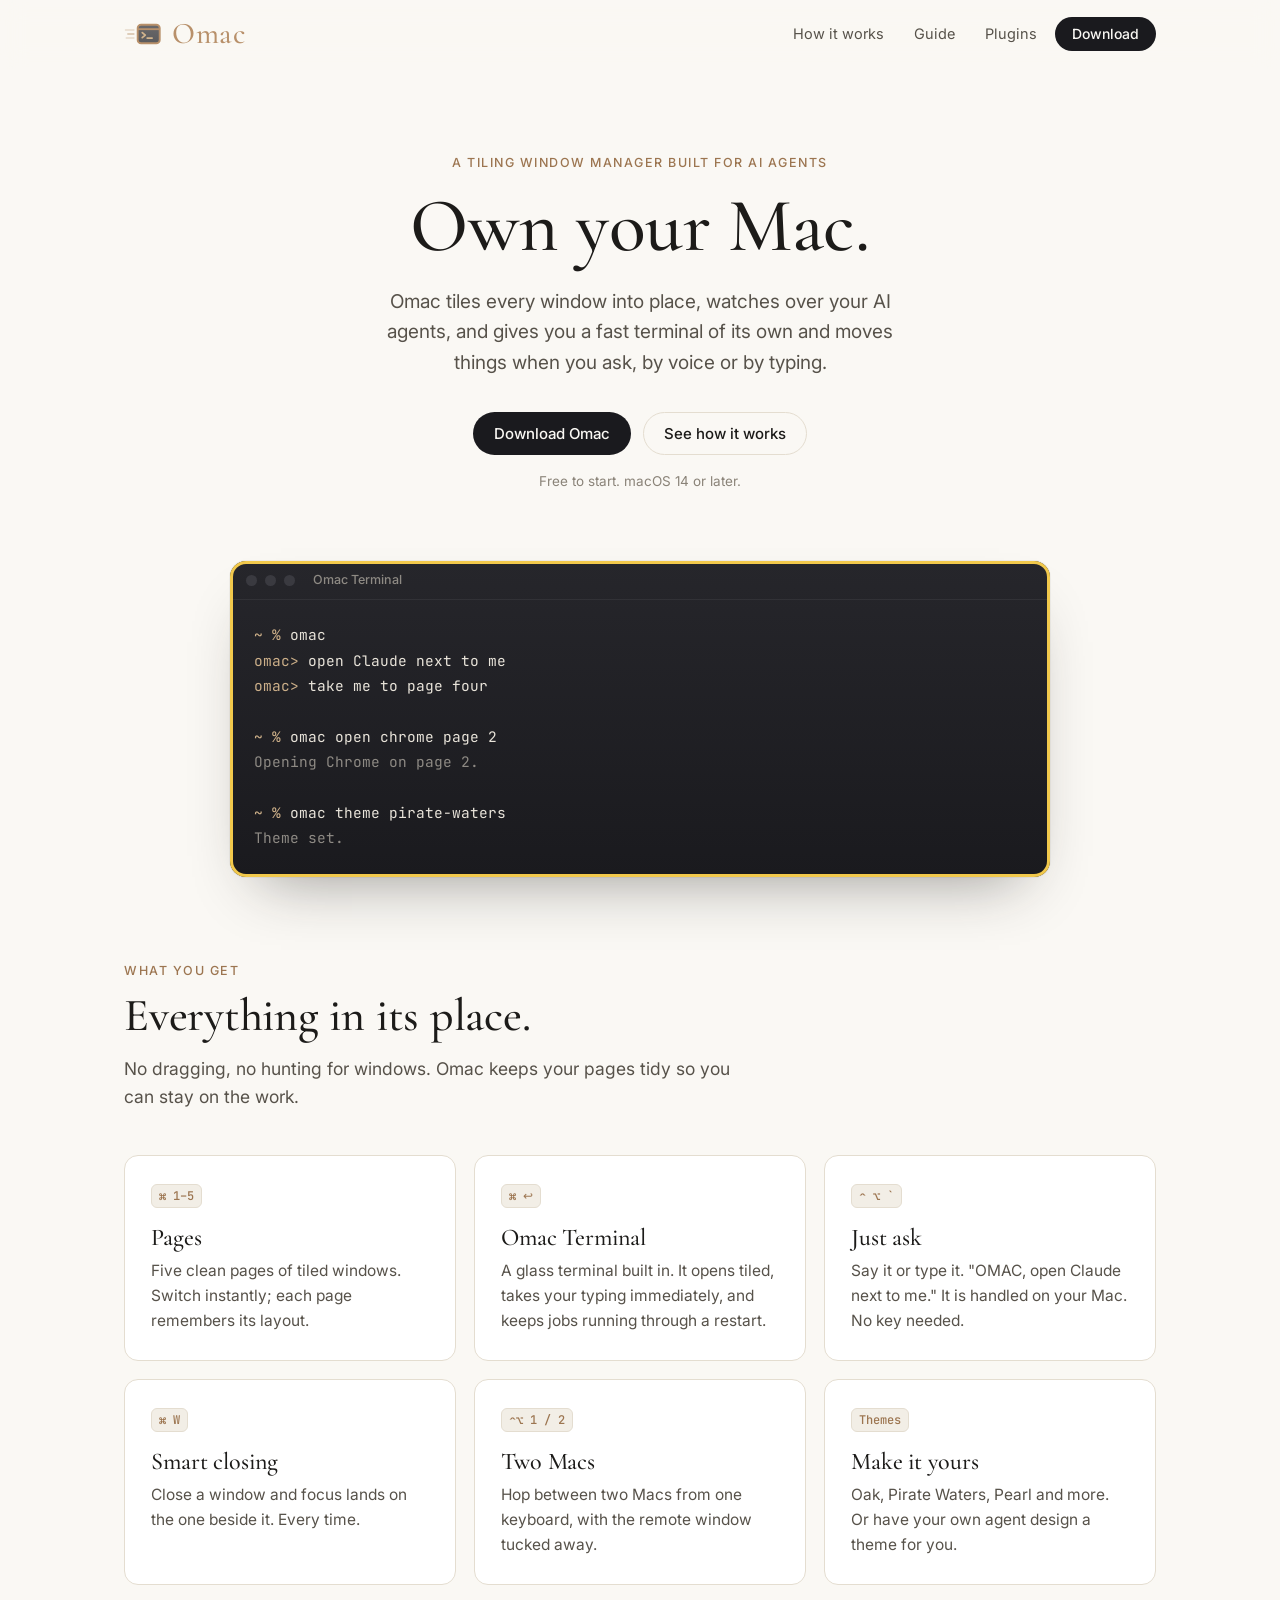
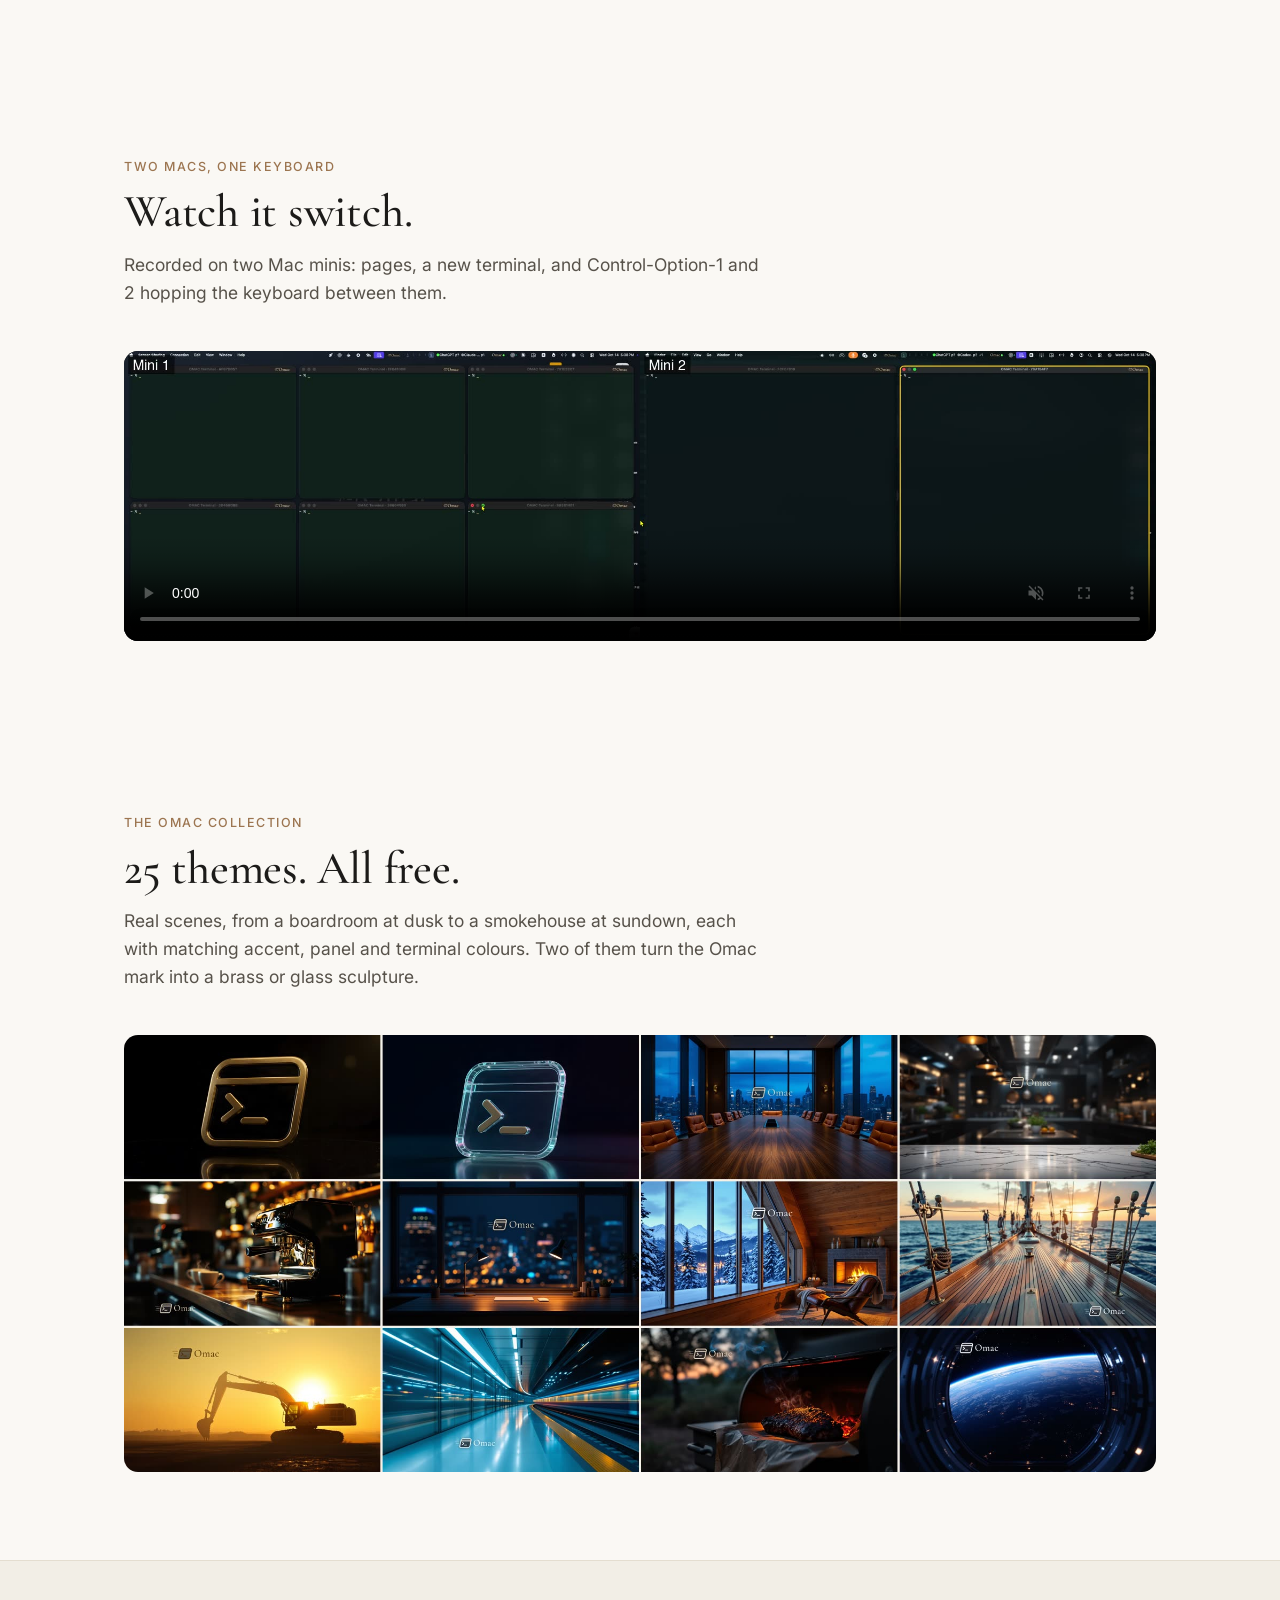
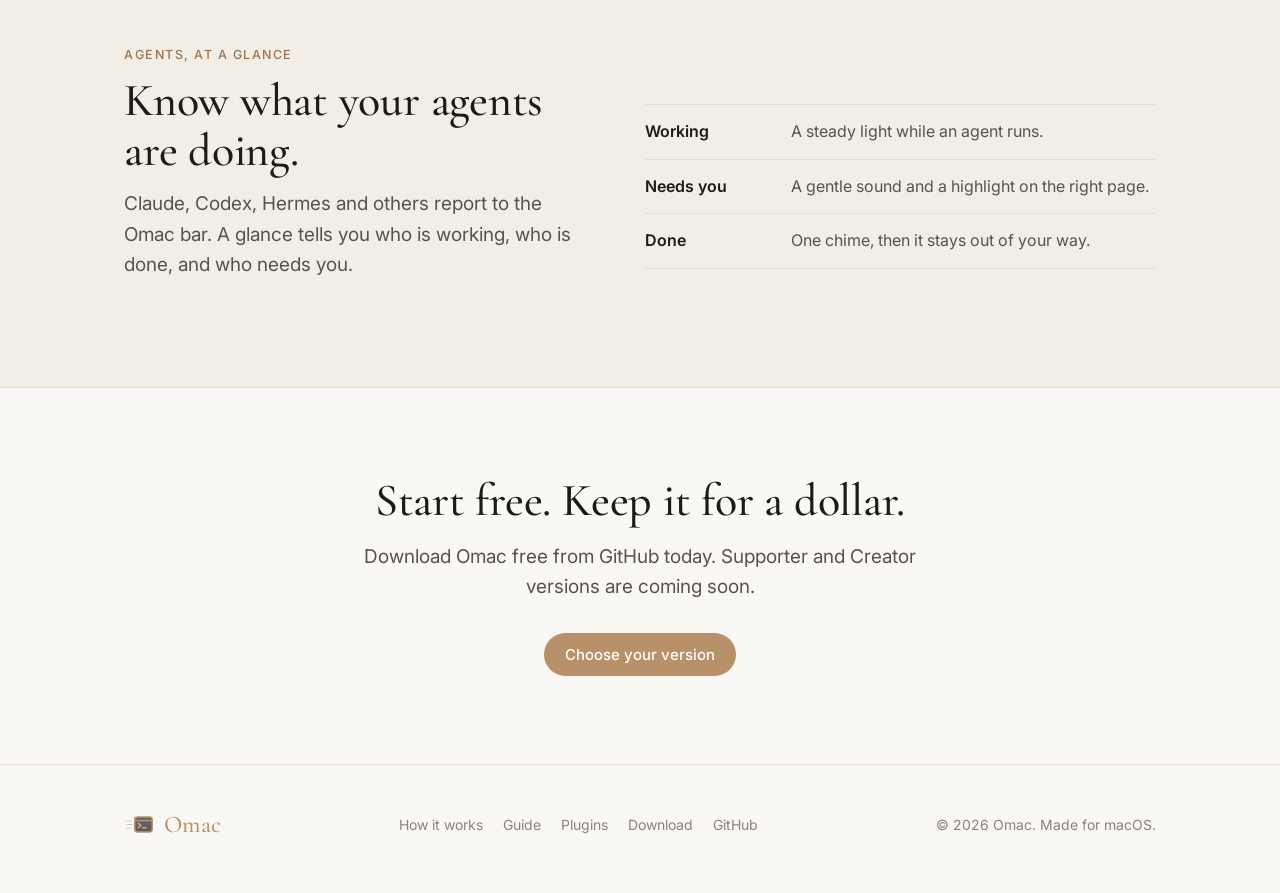
==== commit 91adddf1: "Home: the Omac Collection (25 free themes) Co-Authored-By: Claude Opus 5.5 <noreply@anthropic.com>" ====
--- a/index.html
+++ b/index.html
@@ -41,6 +41,11 @@
   <video class="framed" src="two-macs.mp4" poster="two-macs-poster.jpg" controls muted playsinline preload="metadata" style="display:block;width:100%;height:auto;border-radius:14px;background:#0b0f0e"></video>
 </div></section>
 
+<section><div class="wrap">
+  <div class="head"><div class="eyebrow">The Omac Collection</div><h2 style="margin-top:14px">25 themes. All free.</h2><p>Real scenes, from a boardroom at dusk to a smokehouse at sundown, each with matching accent, panel and terminal colours. Two of them turn the Omac mark into a brass or glass sculpture.</p></div>
+  <img src="themes-grid.jpg" alt="Twelve of the Omac Collection themes: Obsidian 3D, Liquid Glass 3D, Boardroom, Chef's Kitchen, Espresso Bar, Midnight Studio, Alpine Cabin, Ocean Deck, Excavator at Dawn, Night Train, Smokehouse and Orbit" loading="lazy" style="display:block;width:100%;height:auto;border-radius:14px">
+</div></section>
+
 <section class="alt"><div class="wrap split">
   <div><div class="eyebrow">Agents, at a glance</div><h2 style="margin-top:14px">Know what your agents are doing.</h2>
   <p class="lead" style="margin-top:14px">Claude, Codex, Hermes and others report to the Omac bar. A glance tells you who is working, who is done, and who needs you.</p></div>
